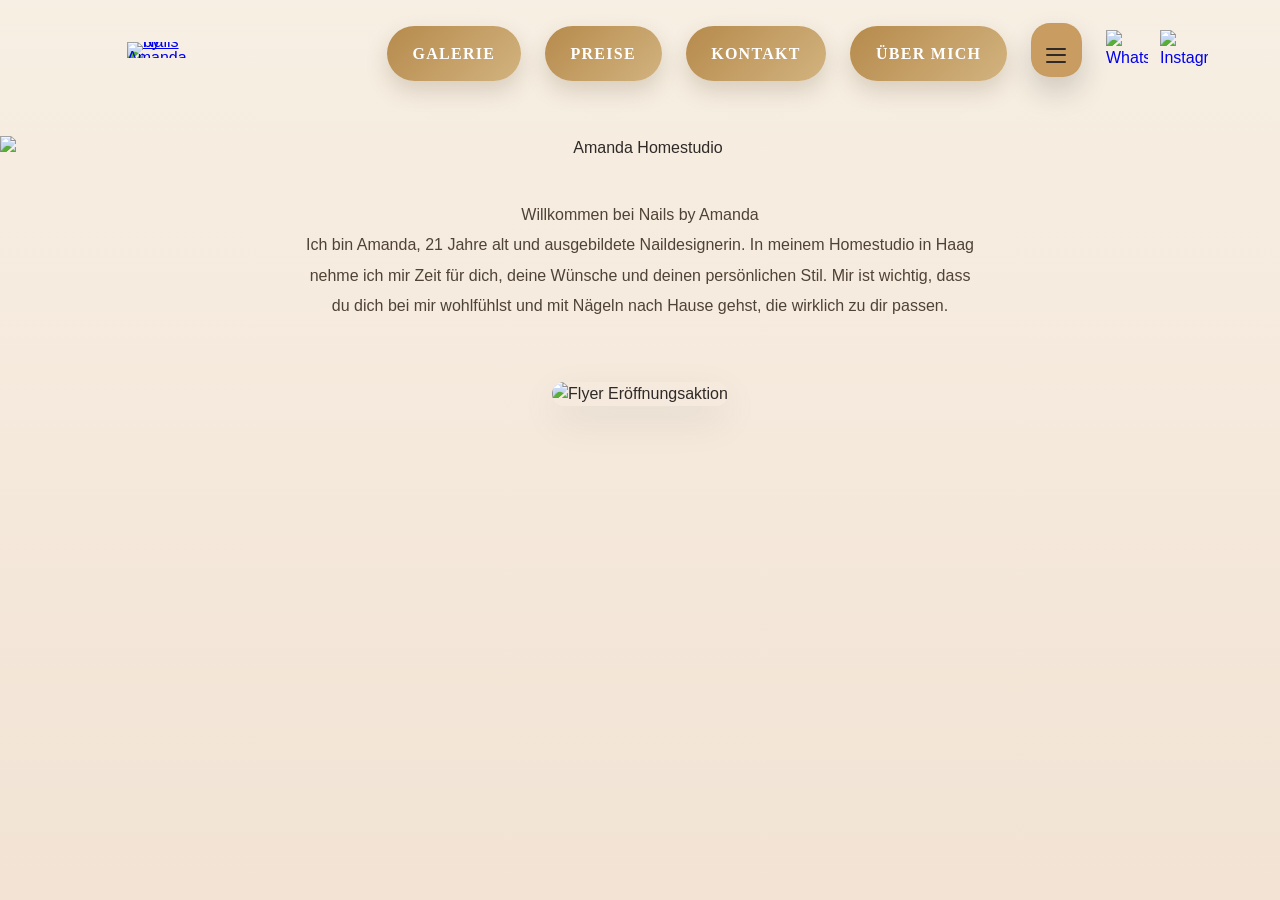
==== index.html @ 96ac320e "Webseite Text hochgeladen" ====
<!-- Das ist eine HTML-Datei -->
<!DOCTYPE html>
<html lang="de">

<head>
    <meta charset="UTF-8">
    <meta name="viewport" content="width=device-width, initial-scale=1.0">
    <title>Nails by Amanda</title>
    <link rel="stylesheet" href="style.css">
</head>

<body class="home-page">

    <header class="site-header">
        <div class="container header-top">

            <div class="brand">
                <a href="index.html" class="brand-link" aria-label="Zur Startseite" aria-current="page">
                    <img
                        src="Bilder/Logo_2026-06-27_ohneHintergrund.png"
                        alt="Nails by Amanda"
                        class="logo-image"
                    >
                </a>
            </div>

            <nav class="main-nav" aria-label="Hauptnavigation">
                <a href="galerie.html">Galerie</a>
                <a href="preise.html">Preise</a>
                <a href="kontakt.html">Kontakt</a>
                <a href="ueber-mich.html">Über mich</a>
            </nav>
            <div class="nav-dropdown">
                <button class="nav-dropbtn" type="button" aria-expanded="false" aria-label="Menü öffnen" onclick="event.stopPropagation(); const open = this.parentElement.classList.toggle('open'); this.setAttribute('aria-expanded', open);">
                    <span class="nav-hamburger" aria-hidden="true">
                        <span></span>
                        <span></span>
                        <span></span>
                    </span>
                </button>
                <div class="nav-dropdown-menu">
                    <a href="galerie.html">Galerie</a>
                    <a href="preise.html">Preise</a>
                    <a href="kontakt.html">Kontakt</a>
                    <a href="ueber-mich.html">Über mich</a>
                </div>
            </div>
            <div class="header-action">
                <a class="whatsapp-link" href="https://wa.me/41782228992" target="_blank" rel="noreferrer noopener" aria-label="WhatsApp Nachricht senden">
                    <img src="Bilder/Whatsapp_Logo.png" alt="WhatsApp">
                </a>
                <a class="social-link" href="https://www.instagram.com/nailsbyamanda.ch/" target="_blank" rel="noreferrer noopener" aria-label="Instagram Profil öffnen">
                    <img src="Bilder/Instagram_Logo.png" alt="Instagram">
                </a>
            </div>

        </div>
    </header>

    <main>

        <section class="home-hero">
            <div class="container home-hero-inner">
                <img
                    src="Bilder/Amanda_Homestudio.JPG"
                    alt="Amanda Homestudio"
                    class="home-hero-image"
                    loading="eager"
                    decoding="sync"
                >
                <div class="home-hero-copy">
                    <p>Willkommen bei Nails by Amanda<br>Ich bin Amanda, 21 Jahre alt und ausgebildete Naildesignerin. In meinem Homestudio in Haag nehme ich mir Zeit für dich, deine Wünsche und deinen persönlichen Stil. Mir ist wichtig, dass du dich bei mir wohlfühlst und mit Nägeln nach Hause gehst, die wirklich zu dir passen.</p>
                </div>
            </div>
        </section>

        <section class="flyer-section">
            <div class="container flyer-card">
                <img
                    src="Bilder/Eröffnungsaktion_2026-06-27.png"
                    alt="Flyer Eröffnungsaktion"
                    class="flyer-image"
                >
            </div>
        </section>

    </main>

    <script>
        document.addEventListener('DOMContentLoaded', function () {
            const dropdown = document.querySelector('.nav-dropdown');
            if (!dropdown) return;
            const button = dropdown.querySelector('.nav-dropbtn');
            button.addEventListener('click', function (event) {
                event.stopPropagation();
                const isOpen = dropdown.classList.toggle('open');
                button.setAttribute('aria-expanded', isOpen ? 'true' : 'false');
            });
            document.addEventListener('click', function (event) {
                if (!dropdown.contains(event.target)) {
                    dropdown.classList.remove('open');
                    button.setAttribute('aria-expanded', 'false');
                }
            });
        });
    </script>
</body>
</html>
---- style.css ----
/* Basis-Styles für die Hauptseite */

:root {
    color-scheme: light;
    font-family: Arial, Helvetica, sans-serif;
    line-height: 1.5;
    background: linear-gradient(180deg, #f7efe3 0%, #f2e3d4 100%);
    color: #2f2a28;
}

* {
    box-sizing: border-box;
}

body {
    margin: 0;
    padding: 0;
    min-height: 100vh;
    position: relative;
    background-image: url("Bilder/wallpaper pflanze.jpg");
    background-size: cover;
    background-position: center center;
    background-repeat: no-repeat;
    background-attachment: fixed;
}

body::before {
    display: none;
}

.container {
    max-width: 1200px;
    margin: 0 auto;
    padding: 0 1rem;
}

.site-header {
    background: transparent;
    border-bottom: none;
    position: absolute;
    top: 0;
    left: 0;
    width: 100%;
    z-index: 30;
    backdrop-filter: none;
}

.header-top {
    display: flex;
    flex-direction: row;
    align-items: center;
    justify-content: space-between;
    gap: 1rem;
    padding: 1.25rem 2rem;
    flex-wrap: nowrap;
}

body.home-page .header-top {
    justify-content: space-between;
}

body.home-page .brand {
    display: flex;
}

.brand {
    display: flex;
    align-items: center;
    justify-content: flex-start;
    min-width: 180px;
}

.main-nav {
    display: flex;
    gap: 1rem;
    align-items: center;
    justify-content: flex-end;
    flex: 1;
    margin-top: 0;
}

.header-action {
    display: flex;
    align-items: center;
    justify-content: center;
    gap: 0.75rem;
}

.whatsapp-link,
.social-link {
    display: inline-flex;
    align-items: center;
    justify-content: center;
    width: auto;
    height: auto;
    padding: 0;
    background: transparent;
    box-shadow: none;
    text-decoration: none;
}

.whatsapp-link img {
    display: block;
    width: 42px;
    height: auto;
}

.social-link img {
    display: block;
    width: 48px;
    height: auto;
}

@media (max-width: 860px) {
    .header-top {
        flex-direction: row;
        align-items: center;
        justify-content: space-between;
        flex-wrap: nowrap;
        padding: 0.7rem 1rem 0.75rem;
        min-height: 3rem;
    }

    body.home-page .header-top {
        justify-content: space-between;
    }

    .home-hero {
        padding-top: 8.8rem;
    }

    body.home-page .brand {
        display: flex;
        align-items: center;
        justify-content: flex-start;
        min-width: auto;
        margin-right: 0.75rem;
        padding-top: 0;
        flex: 0 0 auto;
    }

    .header-top .brand {
        flex-direction: row;
        align-items: center;
        gap: 0.75rem;
    }

    .header-top .logo-image {
        width: 180px;
        max-height: 90px;
    }

    .header-action {
        order: 2;
    }

    .main-nav {
        display: none;
        justify-content: flex-end;
        width: auto;
        flex: 1;
        flex-wrap: nowrap;
        gap: 0.2rem;
        overflow-x: auto;
        scrollbar-width: none;
        align-items: center;
    }

    .main-nav::-webkit-scrollbar {
        display: none;
    }

    .main-nav a,
    .main-nav button {
        padding: 0.28rem 0.42rem;
        font-size: 0.6rem;
        line-height: 1.1;
        white-space: nowrap;
        min-height: 1.8rem;
    }

    .nav-dropdown {
        position: fixed;
        bottom: 1rem;
        right: 1rem;
        z-index: 120;
    }

    .nav-dropdown-menu {
        position: fixed;
        bottom: 4.3rem;
        right: 1rem;
        left: auto;
        display: none;
        flex-direction: column;
        gap: 0.5rem;
        min-width: 180px;
        padding: 0.6rem;
        background: rgba(255, 248, 238, 0.97);
        border-radius: 1rem;
        box-shadow: 0 14px 32px rgba(69, 48, 24, 0.2);
        z-index: 119;
    }

    .nav-dropdown:hover .nav-dropdown-menu,
    .nav-dropdown:focus-within .nav-dropdown-menu {
        display: flex;
    }

    .nav-dropdown-menu a {
        font-size: 0.58rem;
        padding: 0.4rem 0.5rem;
    }
}

.brand {
    display: flex;
    flex-direction: column;
    align-items: center;
    gap: 0.5rem;
}

.logo-image {
    width: 220px;
    height: auto;
    max-height: 120px;
    object-fit: contain;
    margin: 0;
}

.brand-text {
    display: grid;
    gap: 0.25rem;
}

.brand-text .logo-subtitle {
    margin: 0;
    font-size: 0.85rem;
    letter-spacing: 0.25em;
    text-transform: uppercase;
    color: #8b7a5c;
}

.brand-text h1 {
    margin: 0;
    font-family: 'Times New Roman', Times, serif;
    font-size: 1.6rem;
    letter-spacing: 0.08em;
    text-transform: uppercase;
    color: #1f1a19;
    text-align: center;
}

.main-nav {
    display: flex;
    gap: 1rem;
    align-items: center;
    justify-content: center;
    margin-top: 0.4rem;
}

.main-nav a,
.main-nav button {
    display: inline-flex;
    align-items: center;
    justify-content: center;
    padding: 0.95rem 1.6rem;
    color: #ffffff;
    background: linear-gradient(135deg, #b68a4c, #d2b37f);
    text-decoration: none;
    font-weight: 600;
    font-family: 'Times New Roman', Times, serif;
    letter-spacing: 0.08em;
    text-transform: uppercase;
    border-radius: 999px;
    border: none;
    cursor: pointer;
    box-shadow: 0 10px 22px rgba(80, 57, 30, 0.18);
    transition: transform 0.2s ease, background 0.2s ease;
}

.nav-dropbtn {
        padding: 0.85rem;
        min-width: 3.2rem;
        min-height: 3.2rem;
        align-self: center;
        margin-top: 0;
        border-radius: 1.2rem;
        background: #c99c62;
        border: 1px solid rgba(196, 156, 92, 0.35);
        box-shadow: 0 14px 28px rgba(31, 26, 25, 0.18);
        color: #2f2a28;
        transition: transform 0.2s ease, box-shadow 0.2s ease, background 0.2s ease;
    }

    .nav-dropbtn:hover,
    .nav-dropbtn:focus-visible {
        transform: translateY(-1px);
        background: #d2b37f;
    }

    .nav-hamburger {
        display: inline-flex;
        flex-direction: column;
        gap: 0.28rem;
        justify-content: center;
        align-items: center;
    }

    .nav-hamburger span {
        display: block;
        width: 1.25rem;
        height: 2px;
        background: #2f2a28;
        border-radius: 999px;
    }
.main-nav a:hover,
.main-nav button:hover {
    background: linear-gradient(135deg, #c49d5c, #e2c49a);
    transform: translateY(-1px);
}

.main-nav a.active {
    background: #fdf1df;
    color: #2f2a28;
    box-shadow: 0 10px 28px rgba(80, 57, 30, 0.25);
    transform: none;
}

.nav-dropdown {
    position: relative;
    display: inline-block;
}

@media (max-width: 860px) {
    .nav-dropdown {
        position: relative;
        display: inline-block;
        z-index: 120;
    }

    .nav-dropdown-menu {
        position: absolute;
        top: calc(100% + 0.5rem);
        right: 0;
        left: auto;
        display: none;
        flex-direction: column;
        gap: 0.5rem;
        min-width: 180px;
        padding: 0.6rem;
        background: rgba(255, 248, 238, 0.97);
        border-radius: 1rem;
        box-shadow: 0 14px 32px rgba(69, 48, 24, 0.2);
        z-index: 119;
    }
}

.nav-dropdown-menu {
    position: absolute;
    top: calc(100% + 0.5rem);
    left: 0;
    display: none;
    flex-direction: column;
    gap: 0.5rem;
    min-width: 180px;
    padding: 0.75rem;
    background: rgba(255, 248, 238, 0.97);
    border-radius: 1rem;
    box-shadow: 0 14px 32px rgba(69, 48, 24, 0.2);
}

.nav-dropdown:hover .nav-dropdown-menu,
.nav-dropdown:focus-within .nav-dropdown-menu,
.nav-dropdown.open .nav-dropdown-menu {
    display: flex;
}

.nav-dropdown-menu a {
    padding: 0.7rem 0.9rem;
    color: #3b2d22;
    background: transparent;
    box-shadow: none;
    border-radius: 0.75rem;
    justify-content: flex-start;
}

.nav-dropdown-menu a:hover {
    background: #f6e8ce;
    transform: none;
}

.hero {
    display: grid;
    place-items: center;
    min-height: 60vh;
    padding: 3rem 1.5rem;
}

.hero-copy {
    width: min(760px, 100%);
    padding: 3rem 2.5rem;
    background: rgba(255, 255, 255, 0.90);
    border: 1px solid rgba(199, 159, 82, 0.45);
    border-radius: 2rem;
    box-shadow: 0 40px 90px rgba(0, 0, 0, 0.14);
    text-align: center;
    position: relative;
}

.welcome-box {
    display: none;
}

.home-studio {
    padding: 1rem 0 2rem;
    text-align: center;
}

.home-studio-frame {
    width: min(780px, 100%);
    margin: 0 auto;
    border: 12px solid #c8a45b;
    border-radius: 20px;
    padding: 0.7rem;
    background: linear-gradient(135deg, #f8e5b8, #d1aa58, #8f6832);
    box-shadow: 0 16px 40px rgba(0, 0, 0, 0.2), inset 0 0 0 1px rgba(255, 255, 255, 0.4);
}

.home-studio-image {
    width: 100%;
    height: 420px;
    display: block;
    object-fit: cover;
    border-radius: 12px;
}

.flyer-section {
    padding: 2rem 0 1rem;
}

.flyer-card {
    max-width: 420px;
    width: min(78vw, 420px);
    margin: 0 auto;
    padding: 0;
    border-radius: 1.5rem;
    background: transparent;
    border: none;
    box-shadow: none;
    text-align: center;
}

.flyer-image {
    width: 100%;
    height: auto;
    border-radius: 1.5rem;
    box-shadow: 0 14px 40px rgba(0, 0, 0, 0.08);
}

.hero-logo {
    display: block;
    margin: 0.8rem auto 0.6rem;
    width: 180px;
    height: auto;
    object-fit: contain;
}

.hero-logo {
    background: transparent;
    padding: 0;
    box-shadow: none;
}

.hero-copy h2 {
    margin: 1.5rem 0 0.75rem;
    font-family: 'Times New Roman', Times, serif;
    font-size: clamp(2.5rem, 4vw, 3.8rem);
    line-height: 1.02;
    color: #1f1a19;
}

.hero-text {
    margin: 1.5rem auto 2rem;
    max-width: 42rem;
    color: #5f4f41;
    line-height: 1.85;
    font-size: 1rem;
}

.eyebrow {
    margin: 0;
    font-size: 0.85rem;
    text-transform: uppercase;
    letter-spacing: 0.2em;
    color: #9d8b71;
}

.button {
    display: inline-block;
    padding: 0.95rem 1.75rem;
    background: #b49154;
    color: white;
    text-decoration: none;
    font-weight: 700;
    border-radius: 999px;
    box-shadow: 0 18px 30px rgba(180, 142, 75, 0.24);
    transition: transform 0.2s ease, box-shadow 0.2s ease;
}

.button:hover {
    transform: translateY(-2px);
    box-shadow: 0 22px 35px rgba(180, 142, 75, 0.3);
}

.home-hero {
    padding: 8.5rem 0 0.8rem;
}

.home-hero-inner {
    max-width: 860px;
    margin: 0 auto;
    text-align: center;
    display: grid;
    gap: 1.5rem;
}

.home-hero-copy {
    padding: 0 1rem 1rem;
    max-width: 700px;
    margin: 0 auto;
    background: transparent;
    border-radius: 0;
    box-shadow: none;
}

.home-hero-copy h1 {
    margin: 0;
    font-family: 'Times New Roman', Times, serif;
    font-size: clamp(2rem, 4vw, 2.8rem);
    line-height: 1.05;
    color: #1f1a19;
}

.home-hero-copy p {
    margin: 1rem 0 0;
    color: #4f4236;
    font-size: 1rem;
    line-height: 1.9;
}

.home-hero h1 {
    margin: 0;
    font-family: 'Times New Roman', Times, serif;
    font-size: clamp(3rem, 5vw, 4.5rem);
    line-height: 1;
    color: #1f1a19;
}

.home-subtitle {
    margin: 0;
    color: #5f4f41;
    font-size: 1rem;
    line-height: 1.8;
}

.hero-buttons {
    display: flex;
    justify-content: center;
    flex-wrap: wrap;
    gap: 1rem;
    padding-top: 0.5rem;
}

.home-hero-image {
    width: 100vw;
    max-width: none;
    height: auto;
    margin: 0 calc(50% - 50vw);
    display: block;
    object-fit: contain;
    border: none;
    border-radius: 0;
    box-shadow: none;
    image-rendering: auto;
}

.home-big-logo {
    width: min(380px, 100%);
    margin: 0 auto;
    display: block;
    object-fit: contain;
}

.hero-image {
    display: none;
}

.home-features {
    padding: 2rem 0 4rem;
}

.home-features h2 {
    margin: 0 0 1.5rem;
    font-family: 'Times New Roman', Times, serif;
    font-size: 2rem;
    color: #1f1a19;
}

.feature-grid {
    display: grid;
    grid-template-columns: repeat(3, minmax(0, 1fr));
    gap: 1.5rem;
}

.page-section {
    padding: 3rem 0 4rem;
}

.content-start {
    padding-top: 12rem;
}

.pricing-page {
    padding-top: 18rem;
}

@media (max-width: 860px) {
    .content-start {
        padding-top: 14rem;
    }
}

.contact-page {
    text-align: center;
    padding-top: 14rem;
    font-family: 'Georgia', 'Times New Roman', Times, serif;
    color: #3e362f;
}

.about-page {
    padding-top: 5rem;
}

.gallery {
    padding: 5rem 0 4rem;
}

.gallery h2 {
    font-family: 'Times New Roman', Times, serif;
    font-size: 2.5rem;
    margin-bottom: 1.5rem;
}

.gallery-title {
    visibility: hidden;
}

.gallery-grid {
    display: grid;
    grid-template-columns: repeat(3, minmax(0, 1fr));
    gap: 1rem;
}

.document-section {
    margin-top: 2rem;
}

.about-page {
    text-align: center;
    padding-top: 14rem;
    font-family: 'Georgia', 'Times New Roman', Times, serif;
    color: #3e362f;
}

.about-page p {
    max-width: 760px;
    margin: 0 auto 1.25rem;
    font-size: 1.05rem;
    line-height: 1.9;
    letter-spacing: 0.02em;
}

.contact-page p {
    max-width: 760px;
    margin: 0 auto 1.25rem;
    font-size: 1.05rem;
    line-height: 1.9;
    letter-spacing: 0.02em;
}

.contact-link {
    color: #2f2a28;
    text-decoration: none;
    font-weight: 700;
}

.contact-link:hover,
.contact-link:focus-visible {
    text-decoration: underline;
}

.contact-link--icon {
    display: inline-flex;
    align-items: center;
    gap: 0.55rem;
}

.contact-icon img {
    width: 24px;
    height: 24px;
    object-fit: contain;
    display: block;
}

.contact-symbol {
    font-size: 1.2rem;
    line-height: 1;
}

.document-section h2 {
    font-family: 'Times New Roman', Times, serif;
    font-size: 2rem;
    margin-bottom: 0.75rem;
}

.documents-stack {
    display: grid;
    grid-template-columns: 1fr;
    gap: 1rem;
    margin-top: 1rem;
    justify-items: center;
}

.document-card {
    text-align: center;
}

.document-image {
    width: min(520px, 100%);
    height: auto;
    display: block;
    margin: 0 auto;
    object-fit: cover;
    border-radius: 12px;
}

.document-card-wide .document-image {
    width: min(620px, 100%);
}

.document-image--gold-frame {
    display: inline-block;
    border: 12px solid #c8a45b;
    border-radius: 20px;
    padding: 0.7rem;
    background: linear-gradient(135deg, #f8e5b8, #d1aa58, #8f6832);
    box-shadow: 0 16px 40px rgba(0, 0, 0, 0.2), inset 0 0 0 1px rgba(255, 255, 255, 0.4);
}

.document-card p {
    margin: 0.85rem 0 0;
    color: #4d433a;
    font-weight: 600;
}

.document-card-wide .document-image--gold-frame {
    max-width: 100%;
}

.document-card-tall .document-image--gold-frame {
    max-width: 100%;
}

@media (max-width: 860px) {
    .documents-stack {
        grid-template-columns: 1fr;
    }
}


.gallery-card {
    border-radius: 2rem;
    overflow: hidden;
    background: linear-gradient(180deg, rgba(255, 250, 242, 0.9), rgba(244, 228, 209, 0.9));
    border: 1px solid rgba(180, 145, 84, 0.35);
    box-shadow: 0 18px 40px rgba(146, 109, 60, 0.12);
}

.gallery-card img {
    width: 100%;
    height: auto;
    object-fit: contain;
    display: block;
    border-radius: 2rem;
    transition: transform 0.3s ease;
}

.gallery-card:hover img {
    transform: scale(1.03);
}

@media (max-width: 860px) {
    .gallery-grid {
        grid-template-columns: repeat(2, minmax(0, 1fr));
    }
}

@media (max-width: 640px) {
    .gallery-grid {
        grid-template-columns: 1fr;
    }
}

.inspiration {
    padding: 2rem 0 3rem;
}

.inspiration-card {
    display: grid;
    grid-template-columns: 1fr 1fr;
    gap: 1.5rem;
    background: rgba(255, 250, 244, 0.95);
    border: 1px solid rgba(180, 142, 75, 0.18);
    border-radius: 2rem;
    box-shadow: 0 18px 45px rgba(100, 76, 48, 0.12);
    padding: 1.5rem;
}

.inspiration-image {
    width: 100%;
    height: auto;
    border-radius: 2rem;
    object-fit: cover;
    box-shadow: 0 18px 40px rgba(0, 0, 0, 0.1);
}

.inspiration-text {
    display: grid;
    gap: 1rem;
    align-items: center;
}

.inspiration-text h2 {
    margin: 0;
    font-family: 'Times New Roman', Times, serif;
    font-size: 2rem;
    color: #1f1a19;
}

.inspiration-text p {
    margin: 0;
    color: #5f4f41;
    line-height: 1.8;
}

.price-hero {
    padding: 3rem 0 1rem;
    text-align: center;
}

.price-hero-inner {
    display: inline-grid;
    gap: 1rem;
    padding: 2rem 2.5rem;
    background: rgba(255, 255, 255, 0.95);
    border: 1px solid rgba(180, 135, 85, 0.18);
    border-radius: 2rem;
    box-shadow: 0 30px 70px rgba(0, 0, 0, 0.08);
    max-width: 860px;
    margin: 0 auto 2rem;
}

.price-hero-inner h1 {
    margin: 0;
    font-family: 'Times New Roman', Times, serif;
    font-size: clamp(2.8rem, 5vw, 3.6rem);
    line-height: 1.05;
    color: #1f1a19;
}

.price-hero-inner p {
    margin: 0;
    color: #5c5147;
    font-size: 1.05rem;
    line-height: 1.8;
}

.pricing-list {
    display: block;
    max-width: 860px;
    margin: 0 auto;
}

.pricing-list-inner {
    display: grid;
    gap: 1.75rem;
}

.pricing-section {
    background: rgba(255, 255, 255, 0.96);
    border: 1px solid rgba(190, 165, 130, 0.25);
    border-radius: 2rem;
    box-shadow: 0 18px 40px rgba(0, 0, 0, 0.06);
    padding: 1.8rem 1.8rem 2rem;
}

.pricing-section-header {
    display: grid;
    gap: 0.25rem;
    margin-bottom: 1.2rem;
}

.pricing-section-header h2 {
    margin: 0;
    font-size: 1.6rem;
    color: #2f2721;
    letter-spacing: 0.08em;
    text-transform: uppercase;
}

.pricing-table {
    display: grid;
    gap: 0.3rem;
}

.pricing-section-header h2 {
    margin: 0;
    font-size: 1.6rem;
    color: #2f2721;
    letter-spacing: 0.08em;
    text-transform: uppercase;
}

.pricing-section-header p {
    margin: 0;
    color: #6d5e50;
    line-height: 1.7;
    font-size: 0.98rem;
}

.pricing-table {
    display: grid;
    gap: 0.3rem;
}

.pricing-row {
    display: grid;
    grid-template-columns: minmax(0, 1fr) minmax(auto, 130px);
    align-items: center;
    gap: 0.75rem;
    padding: 0.8rem 0;
    border-bottom: 1px solid rgba(190, 165, 130, 0.12);
}

.pricing-row:last-child {
    border-bottom: none;
}

.pricing-row span {
    color: #4f4239;
    font-size: 0.975rem;
    line-height: 1.5;
}

.pricing-row strong {
    color: #8b622f;
    font-size: 1rem;
    font-weight: 700;
    white-space: nowrap;
    text-align: right;
}

.pricing-note {
    margin: 2rem 0 4rem;
    padding: 1.8rem 2rem;
    background: rgba(255, 255, 255, 0.92);
    border: 1px solid rgba(177, 130, 72, 0.16);
    border-radius: 1.6rem;
    color: #5c5046;
    font-size: 1rem;
    line-height: 1.75;
}


.price-note {
    margin: 2rem 0 0;
    padding: 1.4rem 1.4rem;
    border-radius: 1.3rem;
    background: rgba(246, 240, 233, 0.9);
    border: 1px solid rgba(190, 154, 101, 0.22);
}

.price-note p {
    margin: 0;
    color: #4a4138;
    font-size: 0.98rem;
    line-height: 1.75;
}

.feature-card {
    padding: 1.75rem;
    border-radius: 2rem;
    background: rgba(255, 250, 245, 0.95);
    box-shadow: 0 18px 40px rgba(70, 58, 52, 0.08);
    border: 1px solid rgba(180, 142, 75, 0.18);
}

.feature-card h3 {
    margin: 0 0 0.75rem;
    font-family: 'Times New Roman', Times, serif;
    font-size: 1.15rem;
    color: #2f2a28;
}

.feature-card p {
    margin: 0;
    color: #56504a;
    line-height: 1.7;
}

/* Mobile adjustments: move nav under content and stack links */
.mobile-nav { display: none; }

@media (max-width: 600px) {
    body {
        background-size: cover;
        background-position: center top;
    }

    /* hide top pill nav on small screens */
    .main-nav { display: none; }

    /* show mobile nav below hero/studio */
    .mobile-nav {
        display: block;
        padding: 1rem 0 2rem;
    }

    .mobile-nav-inner {
        display: flex;
        flex-direction: column;
        gap: 0.8rem;
        align-items: center;
    }

    .mobile-nav-link {
        display: inline-block;
        width: 92%;
        max-width: 420px;
        text-align: center;
        padding: 0.9rem 1rem;
        text-decoration: none;
        color: #fff;
        background: linear-gradient(135deg, #b68a4c, #d2b37f);
        border-radius: 999px;
        font-weight: 700;
        box-shadow: 0 10px 22px rgba(80,57,30,0.12);
    }

    /* hide Home links specifically on small screens */
    .main-nav a[href="index.html"], .mobile-nav-link[href="index.html"] {
        display: none !important;
    }

    /* tighten hero spacing and scale title for phones */
    .hero {
        padding: 1.5rem 1rem;
        min-height: 46vh;
    }

    .hero-copy {
        padding: 2rem 1.25rem;
        width: 100%;
        box-shadow: 0 18px 40px rgba(0,0,0,0.08);
    }

    .hero-copy h2 {
        font-size: clamp(1.6rem, 6vw, 2.2rem);
    }

    .home-studio-frame {
        width: 100%;
        padding: 0.5rem;
        border-width: 10px;
    }

    .home-studio-image {
        height: 240px;
        border-radius: 10px;
    }

    .home-features .feature-grid {
        grid-template-columns: 1fr;
    }
}

@media (max-width: 920px) {
    .hero {
        grid-template-columns: 1fr;
    }

    .hero-image {
        min-height: 420px;
    }

    .inspiration-card {
        grid-template-columns: 1fr;
    }
}

@media (max-width: 720px) {
    .header-top {
        flex-direction: column;
        align-items: flex-start;
    }

    .main-nav {
        gap: 0.9rem;
    }

    .hero-copy {
        padding: 1.5rem;
    }

    .feature-grid {
        grid-template-columns: 1fr;
    }
}

@media (max-width: 720px) {
    .site-header .header-top {
        flex-direction: row !important;
        align-items: flex-start !important;
        justify-content: space-between !important;
        padding: 0.75rem 1rem !important;
    }

    .site-header .brand {
        display: flex !important;
        flex-direction: row !important;
        align-items: center !important;
        justify-content: flex-start !important;
        gap: 0.75rem !important;
        margin: 0 !important;
        min-width: auto !important;
    }

    .site-header .logo-image {
        width: 180px !important;
        max-height: 90px !important;
        margin: 0 !important;
    }

    .site-header .header-action {
        order: 2 !important;
        align-self: flex-start !important;
        margin-left: auto !important;
    }

    .site-header .whatsapp-link {
        position: relative !important;
        top: 0 !important;
        right: 0 !important;
        margin-top: 0 !important;
    }

    .site-header .main-nav {
        display: none !important;
    }
}

/* Header: am Ende deiner bestehenden style.css einfügen */
.site-header .header-top {
    display: flex;
    align-items: center;
    justify-content: space-between;
    gap: 24px;
    min-height: 72px;
}

.brand,
.brand-link {
    display: flex;
    align-items: center;
    flex-shrink: 0;
}

.brand-link {
    line-height: 0;
}

.site-header .logo-image {
    display: block;
    width: 70px;
    height: auto;
}

.main-nav {
    display: flex;
    align-items: center;
    justify-content: flex-end;
    flex-wrap: wrap;
    gap: 12px 24px;
    margin-left: auto;
}

.mobile-nav {
    display: none;
}

@media (max-width: 700px) {
    .site-header .header-top {
        gap: 12px;
        min-height: 60px;
        padding-top: 8px;
        padding-bottom: 8px;
    }

    .site-header .logo-image {
        width: 52px;
    }

    .main-nav {
        gap: 8px 14px;
        font-size: 14px;
    }
}

@media (max-width: 860px) {
    .site-header .header-top {
        justify-content: space-between;
        align-items: flex-start;
        padding: 0.75rem 1rem;
    }

    .site-header .header-top .brand {
        flex-direction: row;
        align-items: center;
        justify-content: flex-start;
        gap: 0.75rem;
        margin: 0;
    }

    .site-header .header-top .brand .logo-image {
        width: 180px !important;
        max-height: 90px !important;
        margin: 0;
    }

    .site-header .header-top .header-action {
        align-self: flex-start;
        margin-left: auto;
    }

    .site-header .header-top .whatsapp-link {
        position: relative;
        top: 0;
        right: 0;
    }

    .site-header .header-top .main-nav {
        display: none !important;
    }
}

@media (max-width: 860px) {
    .site-header .header-top {
        justify-content: space-between;
        padding: 0.75rem 1rem;
        gap: 0.75rem;
    }

    .site-header .brand {
        display: flex;
        flex-direction: row;
        align-items: center;
        gap: 0.75rem;
        flex: 0 0 auto;
    }

    .site-header .logo-image {
        width: 180px !important;
        max-height: 90px !important;
    }

    .header-action {
        order: 2;
        margin-left: auto;
    }

    .main-nav {
        display: none !important;
    }

    .nav-dropdown {
        position: fixed;
        bottom: 1rem;
        right: 1rem;
        z-index: 120;
    }

    .nav-dropdown-menu {
        position: fixed;
        bottom: 4.3rem;
        right: 1rem;
        left: auto;
    }
}

@media (max-width: 860px) {
    .site-header .header-top {
        width: 100% !important;
        padding: 0.75rem 0.75rem 0.5rem 0.25rem !important;
        align-items: flex-start !important;
    }

    .site-header .brand {
        justify-content: flex-start !important;
        margin-left: -0.45rem !important;
    }

    .site-header .logo-image {
        margin-left: -0.25rem !important;
    }

    .site-header .header-action {
        margin-left: auto !important;
        margin-top: 0 !important;
        align-self: center !important;
        gap: 0.5rem !important;
    }

    .site-header .whatsapp-link,
    .site-header .social-link {
        display: inline-flex !important;
        position: relative !important;
        top: 0 !important;
        margin-right: 0 !important;
    }

    .site-header .whatsapp-link img,
    .site-header .social-link img {
        width: 42px !important;
        height: auto !important;
    }
}
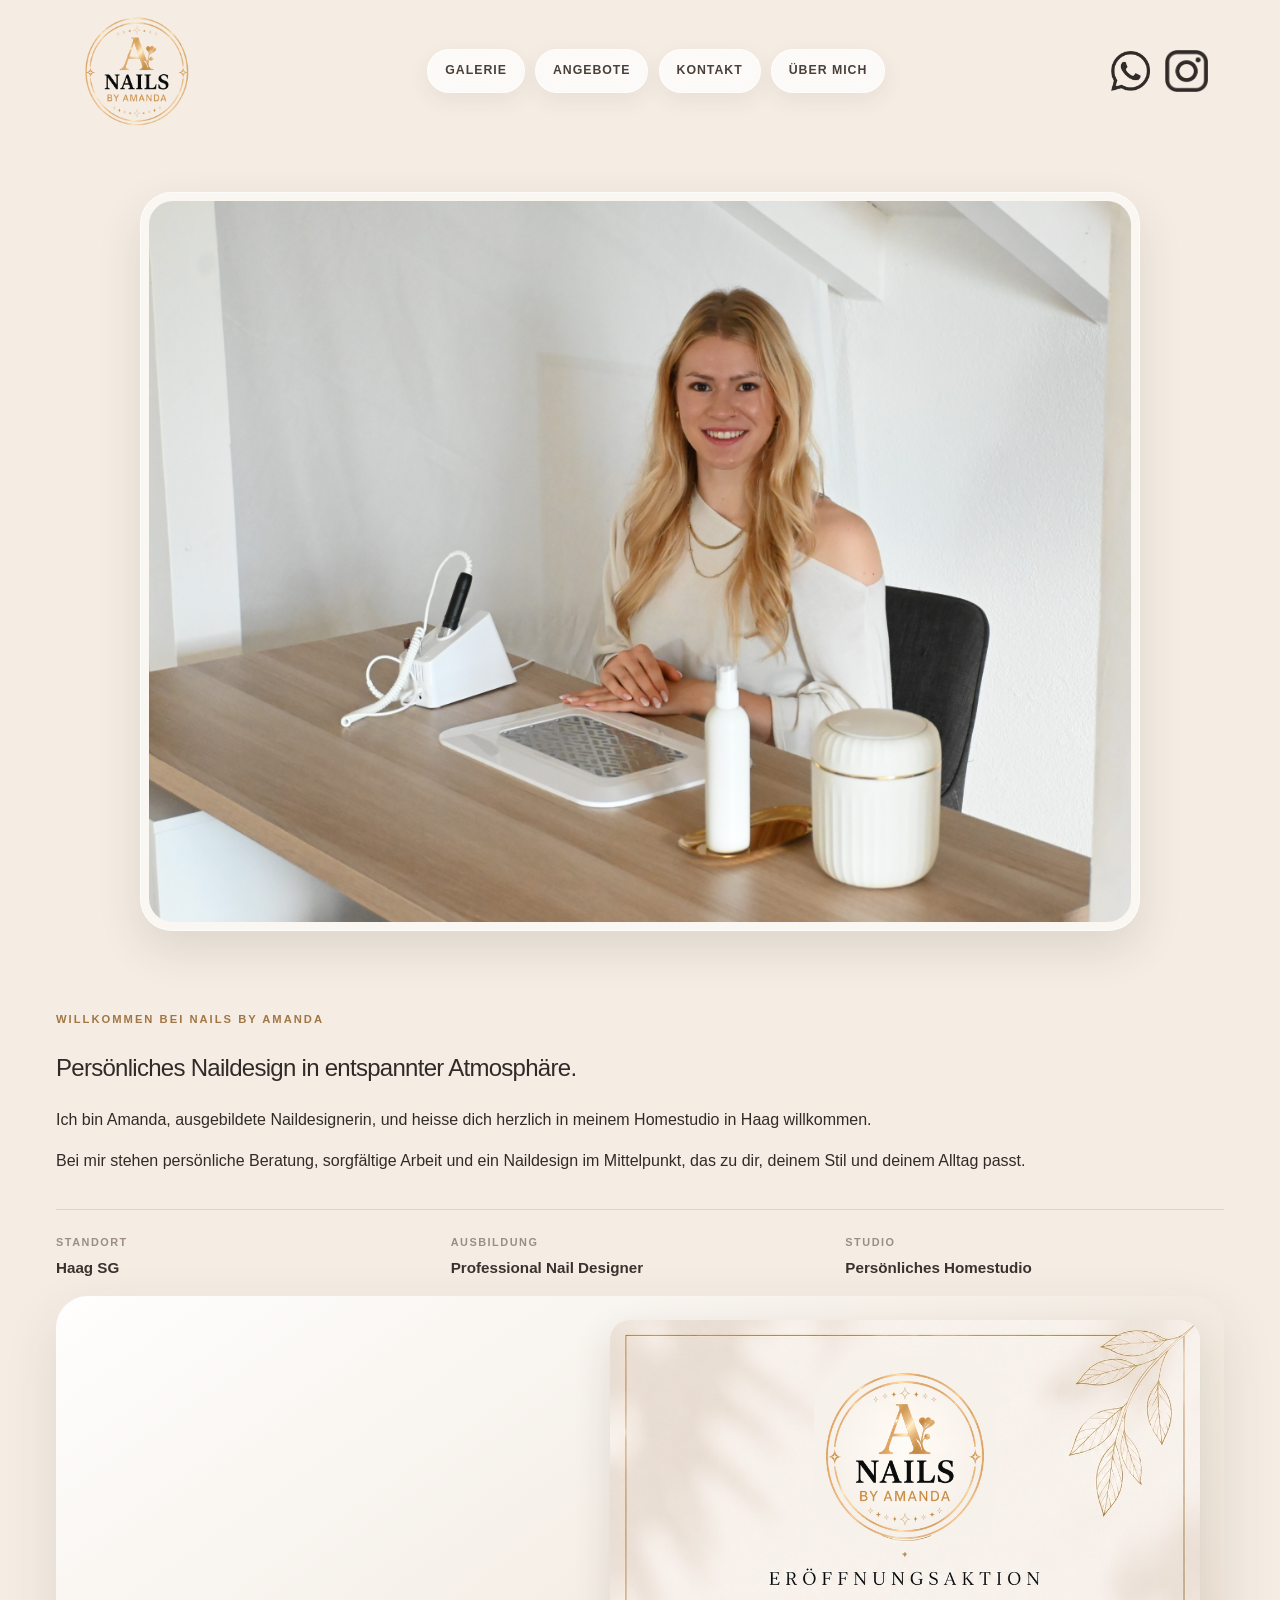
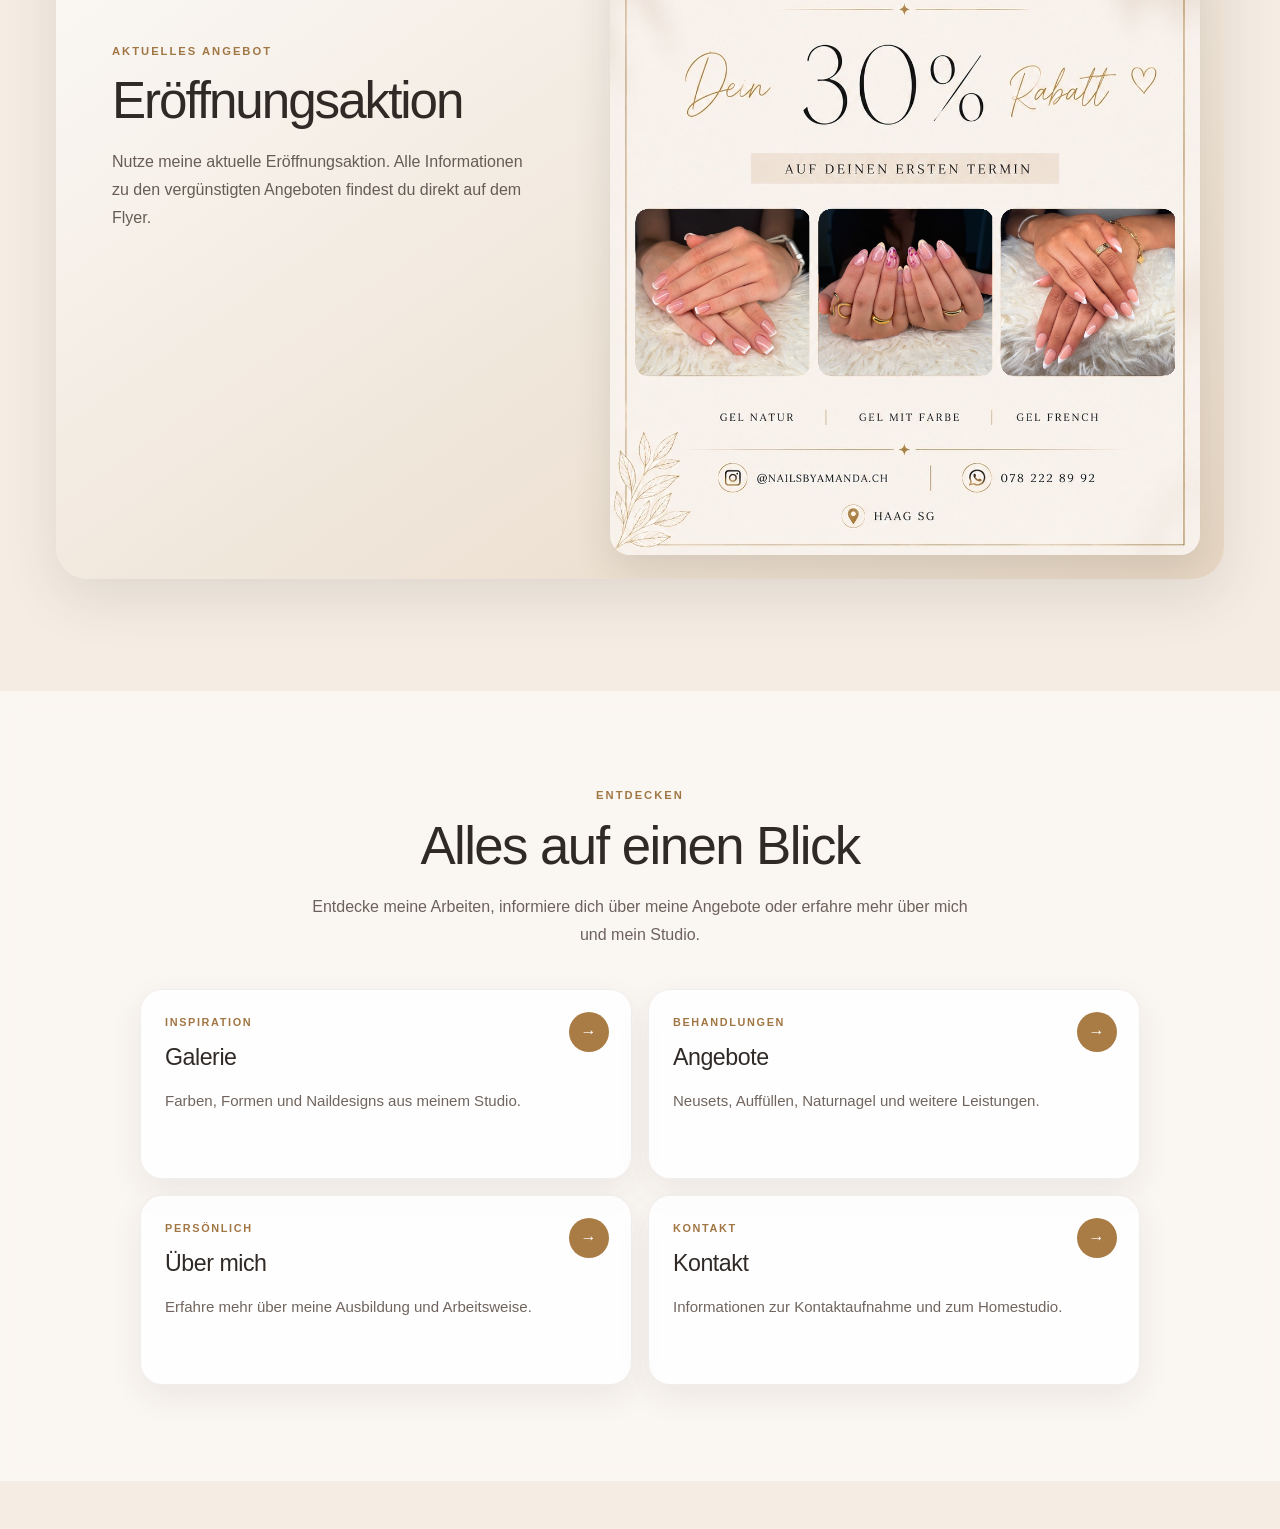
==== commit 1a461c0b: "Add files via upload" ====
--- a/index.html
+++ b/index.html
@@ -1,12 +1,24 @@
-<!-- Das ist eine HTML-Datei -->
 <!DOCTYPE html>
 <html lang="de">
 
 <head>
     <meta charset="UTF-8">
-    <meta name="viewport" content="width=device-width, initial-scale=1.0">
+
+    <meta
+        name="viewport"
+        content="width=device-width, initial-scale=1.0"
+    >
+
+    <meta
+        name="description"
+        content="Nails by Amanda – persönliches Naildesign im Homestudio in Haag."
+    >
+
     <title>Nails by Amanda</title>
+
     <link rel="stylesheet" href="style.css">
+    <script src="menu.js" defer></script>
+
 </head>
 
 <body class="home-page">
@@ -15,7 +27,12 @@
         <div class="container header-top">
 
             <div class="brand">
-                <a href="index.html" class="brand-link" aria-label="Zur Startseite" aria-current="page">
+                <a
+                    href="index.html"
+                    class="brand-link"
+                    aria-label="Zur Startseite"
+                    aria-current="page"
+                >
                     <img
                         src="Bilder/Logo_2026-06-27_ohneHintergrund.png"
                         alt="Nails by Amanda"
@@ -24,86 +41,316 @@
                 </a>
             </div>
 
-            <nav class="main-nav" aria-label="Hauptnavigation">
+            <nav
+                class="main-nav"
+                aria-label="Hauptnavigation"
+            >
                 <a href="galerie.html">Galerie</a>
-                <a href="preise.html">Preise</a>
+                <a href="angebote.html">Angebote</a>
                 <a href="kontakt.html">Kontakt</a>
                 <a href="ueber-mich.html">Über mich</a>
             </nav>
+
             <div class="nav-dropdown">
-                <button class="nav-dropbtn" type="button" aria-expanded="false" aria-label="Menü öffnen" onclick="event.stopPropagation(); const open = this.parentElement.classList.toggle('open'); this.setAttribute('aria-expanded', open);">
-                    <span class="nav-hamburger" aria-hidden="true">
+
+                <button
+                    class="nav-dropbtn"
+                    type="button"
+                    aria-expanded="false"
+                    aria-controls="nav-dropdown-menu"
+                    aria-label="Menü öffnen"
+                >
+                    <span
+                        class="nav-hamburger"
+                        aria-hidden="true"
+                    >
                         <span></span>
                         <span></span>
                         <span></span>
                     </span>
                 </button>
-                <div class="nav-dropdown-menu">
+
+                <nav
+                    class="nav-dropdown-menu"
+                    id="nav-dropdown-menu"
+                    aria-label="Mobile Navigation"
+                >
                     <a href="galerie.html">Galerie</a>
-                    <a href="preise.html">Preise</a>
+                    <a href="angebote.html">Angebote</a>
                     <a href="kontakt.html">Kontakt</a>
                     <a href="ueber-mich.html">Über mich</a>
-                </div>
-            </div>
+                </nav>
+
+            </div>
+
             <div class="header-action">
-                <a class="whatsapp-link" href="https://wa.me/41782228992" target="_blank" rel="noreferrer noopener" aria-label="WhatsApp Nachricht senden">
-                    <img src="Bilder/Whatsapp_Logo.png" alt="WhatsApp">
+
+                <a
+                    class="whatsapp-link"
+                    href="https://wa.me/41782228992"
+                    target="_blank"
+                    rel="noreferrer noopener"
+                    aria-label="WhatsApp-Nachricht senden"
+                >
+                    <img
+                        src="Bilder/Whatsapp_Logo.png"
+                        alt="WhatsApp"
+                    >
                 </a>
-                <a class="social-link" href="https://www.instagram.com/nailsbyamanda.ch/" target="_blank" rel="noreferrer noopener" aria-label="Instagram Profil öffnen">
-                    <img src="Bilder/Instagram_Logo.png" alt="Instagram">
+
+                <a
+                    class="social-link"
+                    href="https://www.instagram.com/nailsbyamanda.ch/"
+                    target="_blank"
+                    rel="noreferrer noopener"
+                    aria-label="Instagram-Profil öffnen"
+                >
+                    <img
+                        src="Bilder/Instagram_Logo.png"
+                        alt="Instagram"
+                    >
                 </a>
+
             </div>
 
         </div>
     </header>
 
-    <main>
-
-        <section class="home-hero">
-            <div class="container home-hero-inner">
-                <img
-                    src="Bilder/Amanda_Homestudio.JPG"
-                    alt="Amanda Homestudio"
-                    class="home-hero-image"
-                    loading="eager"
-                    decoding="sync"
-                >
-                <div class="home-hero-copy">
-                    <p>Willkommen bei Nails by Amanda<br>Ich bin Amanda, 21 Jahre alt und ausgebildete Naildesignerin. In meinem Homestudio in Haag nehme ich mir Zeit für dich, deine Wünsche und deinen persönlichen Stil. Mir ist wichtig, dass du dich bei mir wohlfühlst und mit Nägeln nach Hause gehst, die wirklich zu dir passen.</p>
-                </div>
+    <main class="home-modern-page">
+
+        <!-- Grosses Querformat-Bild -->
+        <section class="home-showcase">
+            <div class="container">
+
+                <div class="home-showcase-frame">
+
+                    <img
+                        src="Bilder/Amanda_Homestudio.JPG"
+                        alt="Amanda in ihrem Homestudio"
+                        class="home-showcase-image"
+                        loading="eager"
+                        decoding="sync"
+                        fetchpriority="high"
+                    >
+
+                </div>
+
             </div>
         </section>
 
-        <section class="flyer-section">
-            <div class="container flyer-card">
-                <img
-                    src="Bilder/Eröffnungsaktion_2026-06-27.png"
-                    alt="Flyer Eröffnungsaktion"
-                    class="flyer-image"
-                >
+        <!-- Persönliche Vorstellung -->
+        <section class="home-welcome">
+            <div class="container home-welcome-grid">
+
+                <div class="home-welcome-heading">
+
+                    <p class="home-modern-label">
+                        Willkommen bei Nails by Amanda
+                    </p>
+
+                    <h1>
+                        Persönliches Naildesign in entspannter Atmosphäre.
+                    </h1>
+
+                </div>
+
+                <div class="home-welcome-text">
+
+                    <p>
+                        Ich bin Amanda, ausgebildete Naildesignerin, und heisse
+                        dich herzlich in meinem Homestudio in Haag willkommen.
+                    </p>
+
+                    <p>
+                        Bei mir stehen persönliche Beratung, sorgfältige Arbeit
+                        und ein Naildesign im Mittelpunkt, das zu dir, deinem
+                        Stil und deinem Alltag passt.
+                    </p>
+
+                    <div class="home-studio-facts">
+
+                        <div>
+                            <span>Standort</span>
+                            <strong>Haag SG</strong>
+                        </div>
+
+                        <div>
+                            <span>Ausbildung</span>
+                            <strong>Professional Nail Designer</strong>
+                        </div>
+
+                        <div>
+                            <span>Studio</span>
+                            <strong>Persönliches Homestudio</strong>
+                        </div>
+
+                    </div>
+
+                </div>
+
             </div>
         </section>
 
+        <!-- Eröffnungsaktion -->
+        <section class="home-promotion">
+            <div class="container">
+
+                <div class="home-promotion-card">
+
+                    <div class="home-promotion-content">
+
+                        <p class="home-modern-label">
+                            Aktuelles Angebot
+                        </p>
+
+                        <h2>
+                            Eröffnungsaktion
+                        </h2>
+
+                        <p>
+                            Nutze meine aktuelle Eröffnungsaktion. Alle
+                            Informationen zu den vergünstigten Angeboten
+                            findest du direkt auf dem Flyer.
+                        </p>
+                    </div>
+
+                    <div class="home-promotion-image-wrap">
+
+                        <img
+                            src="Bilder/Eröffnungsaktion_2026-06-27.png"
+                            alt="Flyer zur Eröffnungsaktion"
+                            class="home-promotion-image"
+                            loading="lazy"
+                        >
+
+                    </div>
+
+                </div>
+
+            </div>
+        </section>
+
+        <!-- Links zu den Unterseiten -->
+        <section class="home-discover">
+            <div class="container">
+
+                <div class="home-discover-heading">
+
+                    <p class="home-modern-label">
+                        Entdecken
+                    </p>
+
+                    <h2>
+                        Alles auf einen Blick
+                    </h2>
+
+                    <p>
+                        Entdecke meine Arbeiten, informiere dich über meine
+                        Angebote oder erfahre mehr über mich und mein Studio.
+                    </p>
+
+                </div>
+
+                <div class="home-discover-grid">
+
+                    <a
+                        class="home-discover-card"
+                        href="galerie.html"
+                    >
+                        <span class="home-discover-category">
+                            Inspiration
+                        </span>
+
+                        <h3>Galerie</h3>
+
+                        <p>
+                            Farben, Formen und Naildesigns aus meinem Studio.
+                        </p>
+
+                        <span
+                            class="home-discover-arrow"
+                            aria-hidden="true"
+                        >
+                            →
+                        </span>
+                    </a>
+
+                    <a
+                        class="home-discover-card"
+                        href="angebote.html"
+                    >
+                        <span class="home-discover-category">
+                            Behandlungen
+                        </span>
+
+                        <h3>Angebote</h3>
+
+                        <p>
+                            Neusets, Auffüllen, Naturnagel und weitere
+                            Leistungen.
+                        </p>
+
+                        <span
+                            class="home-discover-arrow"
+                            aria-hidden="true"
+                        >
+                            →
+                        </span>
+                    </a>
+
+                    <a
+                        class="home-discover-card"
+                        href="ueber-mich.html"
+                    >
+                        <span class="home-discover-category">
+                            Persönlich
+                        </span>
+
+                        <h3>Über mich</h3>
+
+                        <p>
+                            Erfahre mehr über meine Ausbildung und
+                            Arbeitsweise.
+                        </p>
+
+                        <span
+                            class="home-discover-arrow"
+                            aria-hidden="true"
+                        >
+                            →
+                        </span>
+                    </a>
+
+                    <a
+                        class="home-discover-card"
+                        href="kontakt.html"
+                    >
+                        <span class="home-discover-category">
+                            Kontakt
+                        </span>
+
+                        <h3>Kontakt</h3>
+
+                        <p>
+                            Informationen zur Kontaktaufnahme und zum
+                            Homestudio.
+                        </p>
+
+                        <span
+                            class="home-discover-arrow"
+                            aria-hidden="true"
+                        >
+                            →
+                        </span>
+                    </a>
+
+                </div>
+
+            </div>
+        </section>
+
     </main>
 
-    <script>
-        document.addEventListener('DOMContentLoaded', function () {
-            const dropdown = document.querySelector('.nav-dropdown');
-            if (!dropdown) return;
-            const button = dropdown.querySelector('.nav-dropbtn');
-            button.addEventListener('click', function (event) {
-                event.stopPropagation();
-                const isOpen = dropdown.classList.toggle('open');
-                button.setAttribute('aria-expanded', isOpen ? 'true' : 'false');
-            });
-            document.addEventListener('click', function (event) {
-                if (!dropdown.contains(event.target)) {
-                    dropdown.classList.remove('open');
-                    button.setAttribute('aria-expanded', 'false');
-                }
-            });
-        });
-    </script>
 </body>
-</html>
-
+
+</html>
--- a/style.css
+++ b/style.css
@@ -1,89 +1,186 @@
-/* Basis-Styles für die Hauptseite */
+/* =========================================================
+   NAILS BY AMANDA – KOMPLETTE STYLE.CSS
+   ========================================================= */
 
 :root {
     color-scheme: light;
-    font-family: Arial, Helvetica, sans-serif;
-    line-height: 1.5;
-    background: linear-gradient(180deg, #f7efe3 0%, #f2e3d4 100%);
-    color: #2f2a28;
+
+    --bg: #f5ede4;
+    --bg-soft: rgba(255, 255, 255, 0.62);
+    --surface: rgba(255, 255, 255, 0.88);
+    --surface-solid: #fffdf9;
+
+    --text: #302a27;
+    --text-soft: #6d625b;
+    --muted: #91847a;
+
+    --accent: #a97942;
+    --accent-dark: #8e6233;
+    --accent-light: #ddc39d;
+
+    --border: rgba(92, 72, 57, 0.12);
+    --shadow-sm: 0 10px 28px rgba(54, 43, 35, 0.08);
+    --shadow-md: 0 18px 48px rgba(54, 43, 35, 0.12);
+    --shadow-lg: 0 28px 70px rgba(54, 43, 35, 0.16);
+
+    --radius-sm: 14px;
+    --radius-md: 22px;
+    --radius-lg: 30px;
+
+    --font: "Segoe UI", Arial, Helvetica, sans-serif;
 }
 
 * {
     box-sizing: border-box;
 }
 
+html {
+    scroll-behavior: smooth;
+}
+
 body {
     margin: 0;
-    padding: 0;
     min-height: 100vh;
-    position: relative;
+    color: var(--text);
+    background-color: var(--bg);
     background-image: url("Bilder/wallpaper pflanze.jpg");
+    background-position: center top;
+    background-repeat: no-repeat;
     background-size: cover;
-    background-position: center center;
-    background-repeat: no-repeat;
     background-attachment: fixed;
-}
-
-body::before {
-    display: none;
+    font-family: var(--font);
+    line-height: 1.6;
+}
+
+img {
+    display: block;
+    max-width: 100%;
+}
+
+a {
+    color: inherit;
+}
+
+button,
+a {
+    -webkit-tap-highlight-color: transparent;
+}
+
+button,
+input,
+textarea,
+select {
+    font: inherit;
 }
 
 .container {
-    max-width: 1200px;
-    margin: 0 auto;
-    padding: 0 1rem;
-}
+    width: min(1200px, 100%);
+    margin-inline: auto;
+    padding-inline: 1rem;
+}
+
+
+/* =========================================================
+   HEADER
+   ========================================================= */
 
 .site-header {
-    background: transparent;
-    border-bottom: none;
     position: absolute;
     top: 0;
     left: 0;
+    z-index: 100;
     width: 100%;
-    z-index: 30;
-    backdrop-filter: none;
 }
 
 .header-top {
     display: flex;
-    flex-direction: row;
     align-items: center;
     justify-content: space-between;
-    gap: 1rem;
-    padding: 1.25rem 2rem;
-    flex-wrap: nowrap;
-}
-
-body.home-page .header-top {
-    justify-content: space-between;
-}
-
-body.home-page .brand {
-    display: flex;
-}
-
-.brand {
+    gap: 1.25rem;
+    min-height: 94px;
+    padding: 0.75rem 1.5rem;
+}
+
+.brand,
+.brand-link {
     display: flex;
     align-items: center;
-    justify-content: flex-start;
-    min-width: 180px;
+    flex-shrink: 0;
+}
+
+.brand-link {
+    line-height: 0;
+    text-decoration: none;
+}
+
+.logo-image {
+    width: 78px;
+    height: auto;
+    max-height: 78px;
+    object-fit: contain;
 }
 
 .main-nav {
     display: flex;
-    gap: 1rem;
     align-items: center;
-    justify-content: flex-end;
+    justify-content: center;
     flex: 1;
-    margin-top: 0;
+    gap: 0.65rem;
+    margin-left: auto;
+}
+
+.main-nav a {
+    display: inline-flex;
+    align-items: center;
+    justify-content: center;
+    min-height: 42px;
+    padding: 0.68rem 1.05rem;
+
+    color: #4a4039;
+    background: rgba(255, 255, 255, 0.72);
+    border: 1px solid rgba(255, 255, 255, 0.7);
+    border-radius: 999px;
+    box-shadow: 0 7px 22px rgba(53, 42, 34, 0.07);
+    backdrop-filter: blur(12px);
+    -webkit-backdrop-filter: blur(12px);
+
+    font-size: 0.77rem;
+    font-weight: 700;
+    letter-spacing: 0.08em;
+    text-decoration: none;
+    text-transform: uppercase;
+
+    transition:
+        color 0.2s ease,
+        background 0.2s ease,
+        border-color 0.2s ease,
+        transform 0.2s ease,
+        box-shadow 0.2s ease;
+}
+
+.main-nav a:hover,
+.main-nav a:focus-visible {
+    color: var(--text);
+    background: rgba(255, 255, 255, 0.94);
+    border-color: rgba(160, 119, 71, 0.16);
+    box-shadow: 0 10px 28px rgba(53, 42, 34, 0.11);
+    transform: translateY(-2px);
+    outline: none;
+}
+
+.main-nav a.active {
+    color: #ffffff;
+    background: linear-gradient(135deg, #b88a51, #d2b080);
+    border-color: transparent;
+    box-shadow: 0 10px 26px rgba(111, 77, 41, 0.19);
 }
 
 .header-action {
     display: flex;
     align-items: center;
-    justify-content: center;
-    gap: 0.75rem;
+    justify-content: flex-end;
+    flex-shrink: 0;
+    gap: 0.5rem;
 }
 
 .whatsapp-link,
@@ -91,1257 +188,3311 @@
     display: inline-flex;
     align-items: center;
     justify-content: center;
-    width: auto;
-    height: auto;
     padding: 0;
     background: transparent;
-    box-shadow: none;
+    border: 0;
     text-decoration: none;
+    transition: opacity 0.2s ease, transform 0.2s ease;
+}
+
+.whatsapp-link:hover,
+.whatsapp-link:focus-visible,
+.social-link:hover,
+.social-link:focus-visible {
+    opacity: 0.82;
+    transform: translateY(-2px);
+    outline: none;
 }
 
 .whatsapp-link img {
+    width: 40px;
+    height: 40px;
+    object-fit: contain;
+}
+
+.social-link img {
+    width: 43px;
+    height: 43px;
+    object-fit: contain;
+}
+
+
+/* =========================================================
+   HAMBURGER-MENÜ
+   Funktion: menu.js
+   Design: diese CSS-Regeln
+   ========================================================= */
+
+.nav-dropdown {
+    display: none;
+}
+
+.nav-dropbtn {
+    display: grid;
+    place-items: center;
+    width: 56px;
+    height: 56px;
+    padding: 0;
+
+    color: var(--text);
+    background: rgba(255, 255, 255, 0.92);
+    border: 1px solid rgba(72, 57, 47, 0.1);
+    border-radius: 18px;
+    box-shadow: 0 14px 38px rgba(45, 36, 30, 0.17);
+    backdrop-filter: blur(18px);
+    -webkit-backdrop-filter: blur(18px);
+
+    cursor: pointer;
+    transition:
+        background 0.2s ease,
+        box-shadow 0.2s ease,
+        transform 0.2s ease;
+}
+
+.nav-dropbtn:hover,
+.nav-dropbtn:focus-visible {
+    background: #ffffff;
+    box-shadow: 0 18px 44px rgba(45, 36, 30, 0.21);
+    transform: translateY(-2px);
+    outline: none;
+}
+
+.nav-dropbtn:active {
+    transform: scale(0.96);
+}
+
+.nav-hamburger {
+    position: relative;
     display: block;
-    width: 42px;
-    height: auto;
-}
-
-.social-link img {
+    width: 22px;
+    height: 16px;
+}
+
+.nav-hamburger span {
+    position: absolute;
+    left: 0;
     display: block;
-    width: 48px;
-    height: auto;
-}
-
-@media (max-width: 860px) {
-    .header-top {
-        flex-direction: row;
-        align-items: center;
-        justify-content: space-between;
-        flex-wrap: nowrap;
-        padding: 0.7rem 1rem 0.75rem;
-        min-height: 3rem;
-    }
-
-    body.home-page .header-top {
-        justify-content: space-between;
-    }
-
-    .home-hero {
-        padding-top: 8.8rem;
-    }
-
-    body.home-page .brand {
-        display: flex;
-        align-items: center;
-        justify-content: flex-start;
-        min-width: auto;
-        margin-right: 0.75rem;
-        padding-top: 0;
-        flex: 0 0 auto;
-    }
-
-    .header-top .brand {
-        flex-direction: row;
-        align-items: center;
-        gap: 0.75rem;
-    }
-
-    .header-top .logo-image {
-        width: 180px;
-        max-height: 90px;
-    }
-
-    .header-action {
-        order: 2;
-    }
-
-    .main-nav {
-        display: none;
-        justify-content: flex-end;
-        width: auto;
-        flex: 1;
-        flex-wrap: nowrap;
-        gap: 0.2rem;
-        overflow-x: auto;
-        scrollbar-width: none;
-        align-items: center;
-    }
-
-    .main-nav::-webkit-scrollbar {
-        display: none;
-    }
-
-    .main-nav a,
-    .main-nav button {
-        padding: 0.28rem 0.42rem;
-        font-size: 0.6rem;
-        line-height: 1.1;
-        white-space: nowrap;
-        min-height: 1.8rem;
-    }
-
-    .nav-dropdown {
-        position: fixed;
-        bottom: 1rem;
-        right: 1rem;
-        z-index: 120;
-    }
-
-    .nav-dropdown-menu {
-        position: fixed;
-        bottom: 4.3rem;
-        right: 1rem;
-        left: auto;
-        display: none;
-        flex-direction: column;
-        gap: 0.5rem;
-        min-width: 180px;
-        padding: 0.6rem;
-        background: rgba(255, 248, 238, 0.97);
-        border-radius: 1rem;
-        box-shadow: 0 14px 32px rgba(69, 48, 24, 0.2);
-        z-index: 119;
-    }
-
-    .nav-dropdown:hover .nav-dropdown-menu,
-    .nav-dropdown:focus-within .nav-dropdown-menu {
-        display: flex;
-    }
-
-    .nav-dropdown-menu a {
-        font-size: 0.58rem;
-        padding: 0.4rem 0.5rem;
-    }
-}
-
-.brand {
+    width: 22px;
+    height: 1.5px;
+    background: #342e2a;
+    border-radius: 999px;
+    transition:
+        top 0.25s ease,
+        opacity 0.2s ease,
+        transform 0.25s ease;
+}
+
+.nav-hamburger span:nth-child(1) {
+    top: 0;
+}
+
+.nav-hamburger span:nth-child(2) {
+    top: 7px;
+}
+
+.nav-hamburger span:nth-child(3) {
+    top: 14px;
+}
+
+.nav-dropdown.open .nav-hamburger span:nth-child(1) {
+    top: 7px;
+    transform: rotate(45deg);
+}
+
+.nav-dropdown.open .nav-hamburger span:nth-child(2) {
+    opacity: 0;
+    transform: scaleX(0);
+}
+
+.nav-dropdown.open .nav-hamburger span:nth-child(3) {
+    top: 7px;
+    transform: rotate(-45deg);
+}
+
+.nav-dropdown-menu {
+    position: fixed;
+    right: 1rem;
+    bottom: 5.4rem;
+    z-index: 999;
+
     display: flex;
     flex-direction: column;
+    gap: 0.22rem;
+    width: min(232px, calc(100vw - 2rem));
+    padding: 0.7rem;
+
+    background: rgba(255, 255, 255, 0.95);
+    border: 1px solid rgba(69, 55, 46, 0.1);
+    border-radius: 22px;
+    box-shadow: 0 24px 64px rgba(45, 36, 30, 0.19);
+    backdrop-filter: blur(20px);
+    -webkit-backdrop-filter: blur(20px);
+
+    opacity: 0;
+    visibility: hidden;
+    pointer-events: none;
+    transform: translateY(12px) scale(0.97);
+    transform-origin: bottom right;
+
+    transition:
+        opacity 0.2s ease,
+        visibility 0.2s ease,
+        transform 0.2s ease;
+}
+
+.nav-dropdown.open .nav-dropdown-menu {
+    opacity: 1;
+    visibility: visible;
+    pointer-events: auto;
+    transform: translateY(0) scale(1);
+}
+
+.nav-dropdown-menu a {
+    display: flex;
     align-items: center;
-    gap: 0.5rem;
-}
-
-.logo-image {
-    width: 220px;
-    height: auto;
-    max-height: 120px;
-    object-fit: contain;
-    margin: 0;
-}
-
-.brand-text {
-    display: grid;
-    gap: 0.25rem;
-}
-
-.brand-text .logo-subtitle {
-    margin: 0;
-    font-size: 0.85rem;
-    letter-spacing: 0.25em;
-    text-transform: uppercase;
-    color: #8b7a5c;
-}
-
-.brand-text h1 {
-    margin: 0;
-    font-family: 'Times New Roman', Times, serif;
-    font-size: 1.6rem;
-    letter-spacing: 0.08em;
-    text-transform: uppercase;
-    color: #1f1a19;
-    text-align: center;
-}
-
-.main-nav {
-    display: flex;
-    gap: 1rem;
-    align-items: center;
-    justify-content: center;
-    margin-top: 0.4rem;
-}
-
-.main-nav a,
-.main-nav button {
-    display: inline-flex;
-    align-items: center;
-    justify-content: center;
-    padding: 0.95rem 1.6rem;
+    width: 100%;
+    min-height: 46px;
+    padding: 0.75rem 0.95rem;
+
+    color: #3f3732;
+    background: transparent;
+    border-radius: 14px;
+
+    font-family: var(--font);
+    font-size: 0.94rem;
+    font-weight: 600;
+    letter-spacing: 0;
+    text-decoration: none;
+    text-transform: none;
+
+    transition:
+        color 0.2s ease,
+        background 0.2s ease,
+        transform 0.2s ease;
+}
+
+.nav-dropdown-menu a:hover,
+.nav-dropdown-menu a:focus-visible {
+    color: var(--text);
+    background: #f3ece4;
+    transform: translateX(3px);
+    outline: none;
+}
+
+.nav-dropdown-menu a.active {
     color: #ffffff;
-    background: linear-gradient(135deg, #b68a4c, #d2b37f);
-    text-decoration: none;
-    font-weight: 600;
-    font-family: 'Times New Roman', Times, serif;
-    letter-spacing: 0.08em;
-    text-transform: uppercase;
-    border-radius: 999px;
-    border: none;
-    cursor: pointer;
-    box-shadow: 0 10px 22px rgba(80, 57, 30, 0.18);
-    transition: transform 0.2s ease, background 0.2s ease;
-}
-
-.nav-dropbtn {
-        padding: 0.85rem;
-        min-width: 3.2rem;
-        min-height: 3.2rem;
-        align-self: center;
-        margin-top: 0;
-        border-radius: 1.2rem;
-        background: #c99c62;
-        border: 1px solid rgba(196, 156, 92, 0.35);
-        box-shadow: 0 14px 28px rgba(31, 26, 25, 0.18);
-        color: #2f2a28;
-        transition: transform 0.2s ease, box-shadow 0.2s ease, background 0.2s ease;
-    }
-
-    .nav-dropbtn:hover,
-    .nav-dropbtn:focus-visible {
-        transform: translateY(-1px);
-        background: #d2b37f;
-    }
-
-    .nav-hamburger {
-        display: inline-flex;
-        flex-direction: column;
-        gap: 0.28rem;
-        justify-content: center;
-        align-items: center;
-    }
-
-    .nav-hamburger span {
-        display: block;
-        width: 1.25rem;
-        height: 2px;
-        background: #2f2a28;
-        border-radius: 999px;
-    }
-.main-nav a:hover,
-.main-nav button:hover {
-    background: linear-gradient(135deg, #c49d5c, #e2c49a);
-    transform: translateY(-1px);
-}
-
-.main-nav a.active {
-    background: #fdf1df;
-    color: #2f2a28;
-    box-shadow: 0 10px 28px rgba(80, 57, 30, 0.25);
-    transform: none;
-}
-
-.nav-dropdown {
-    position: relative;
-    display: inline-block;
-}
-
-@media (max-width: 860px) {
-    .nav-dropdown {
-        position: relative;
-        display: inline-block;
-        z-index: 120;
-    }
-
-    .nav-dropdown-menu {
-        position: absolute;
-        top: calc(100% + 0.5rem);
-        right: 0;
-        left: auto;
-        display: none;
-        flex-direction: column;
-        gap: 0.5rem;
-        min-width: 180px;
-        padding: 0.6rem;
-        background: rgba(255, 248, 238, 0.97);
-        border-radius: 1rem;
-        box-shadow: 0 14px 32px rgba(69, 48, 24, 0.2);
-        z-index: 119;
-    }
-}
-
-.nav-dropdown-menu {
-    position: absolute;
-    top: calc(100% + 0.5rem);
-    left: 0;
+    background: linear-gradient(135deg, #aa7c45, #c99f6d);
+}
+
+
+/* =========================================================
+   ALLGEMEINE SEITENABSTÄNDE
+   ========================================================= */
+
+.page-section,
+.content-start {
+    padding: 9rem 0 4rem;
+}
+
+.mobile-nav {
     display: none;
-    flex-direction: column;
-    gap: 0.5rem;
-    min-width: 180px;
-    padding: 0.75rem;
-    background: rgba(255, 248, 238, 0.97);
-    border-radius: 1rem;
-    box-shadow: 0 14px 32px rgba(69, 48, 24, 0.2);
-}
-
-.nav-dropdown:hover .nav-dropdown-menu,
-.nav-dropdown:focus-within .nav-dropdown-menu,
-.nav-dropdown.open .nav-dropdown-menu {
-    display: flex;
-}
-
-.nav-dropdown-menu a {
-    padding: 0.7rem 0.9rem;
-    color: #3b2d22;
-    background: transparent;
-    box-shadow: none;
-    border-radius: 0.75rem;
-    justify-content: flex-start;
-}
-
-.nav-dropdown-menu a:hover {
-    background: #f6e8ce;
-    transform: none;
-}
-
-.hero {
-    display: grid;
-    place-items: center;
-    min-height: 60vh;
-    padding: 3rem 1.5rem;
-}
-
-.hero-copy {
-    width: min(760px, 100%);
-    padding: 3rem 2.5rem;
-    background: rgba(255, 255, 255, 0.90);
-    border: 1px solid rgba(199, 159, 82, 0.45);
-    border-radius: 2rem;
-    box-shadow: 0 40px 90px rgba(0, 0, 0, 0.14);
-    text-align: center;
-    position: relative;
-}
-
-.welcome-box {
-    display: none;
-}
-
-.home-studio {
-    padding: 1rem 0 2rem;
-    text-align: center;
-}
-
-.home-studio-frame {
-    width: min(780px, 100%);
-    margin: 0 auto;
-    border: 12px solid #c8a45b;
-    border-radius: 20px;
-    padding: 0.7rem;
-    background: linear-gradient(135deg, #f8e5b8, #d1aa58, #8f6832);
-    box-shadow: 0 16px 40px rgba(0, 0, 0, 0.2), inset 0 0 0 1px rgba(255, 255, 255, 0.4);
-}
-
-.home-studio-image {
-    width: 100%;
-    height: 420px;
-    display: block;
-    object-fit: cover;
-    border-radius: 12px;
-}
-
-.flyer-section {
-    padding: 2rem 0 1rem;
-}
-
-.flyer-card {
-    max-width: 420px;
-    width: min(78vw, 420px);
-    margin: 0 auto;
-    padding: 0;
-    border-radius: 1.5rem;
-    background: transparent;
-    border: none;
-    box-shadow: none;
-    text-align: center;
-}
-
-.flyer-image {
-    width: 100%;
-    height: auto;
-    border-radius: 1.5rem;
-    box-shadow: 0 14px 40px rgba(0, 0, 0, 0.08);
-}
-
-.hero-logo {
-    display: block;
-    margin: 0.8rem auto 0.6rem;
-    width: 180px;
-    height: auto;
-    object-fit: contain;
-}
-
-.hero-logo {
-    background: transparent;
-    padding: 0;
-    box-shadow: none;
-}
-
-.hero-copy h2 {
-    margin: 1.5rem 0 0.75rem;
-    font-family: 'Times New Roman', Times, serif;
-    font-size: clamp(2.5rem, 4vw, 3.8rem);
-    line-height: 1.02;
-    color: #1f1a19;
-}
-
-.hero-text {
-    margin: 1.5rem auto 2rem;
-    max-width: 42rem;
-    color: #5f4f41;
-    line-height: 1.85;
-    font-size: 1rem;
-}
-
-.eyebrow {
-    margin: 0;
-    font-size: 0.85rem;
-    text-transform: uppercase;
-    letter-spacing: 0.2em;
-    color: #9d8b71;
-}
-
-.button {
-    display: inline-block;
-    padding: 0.95rem 1.75rem;
-    background: #b49154;
-    color: white;
-    text-decoration: none;
-    font-weight: 700;
-    border-radius: 999px;
-    box-shadow: 0 18px 30px rgba(180, 142, 75, 0.24);
-    transition: transform 0.2s ease, box-shadow 0.2s ease;
-}
-
-.button:hover {
-    transform: translateY(-2px);
-    box-shadow: 0 22px 35px rgba(180, 142, 75, 0.3);
-}
+}
+
+
+/* =========================================================
+   STARTSEITE
+   ========================================================= */
 
 .home-hero {
-    padding: 8.5rem 0 0.8rem;
+    padding: 8rem 0 1rem;
+    overflow: hidden;
 }
 
 .home-hero-inner {
-    max-width: 860px;
+    display: grid;
+    gap: 1.5rem;
+    max-width: 900px;
     margin: 0 auto;
     text-align: center;
-    display: grid;
-    gap: 1.5rem;
-}
-
-.home-hero-copy {
-    padding: 0 1rem 1rem;
-    max-width: 700px;
+}
+
+.home-big-logo {
+    width: min(380px, 88vw);
     margin: 0 auto;
-    background: transparent;
-    border-radius: 0;
-    box-shadow: none;
-}
-
-.home-hero-copy h1 {
-    margin: 0;
-    font-family: 'Times New Roman', Times, serif;
-    font-size: clamp(2rem, 4vw, 2.8rem);
-    line-height: 1.05;
-    color: #1f1a19;
-}
-
-.home-hero-copy p {
-    margin: 1rem 0 0;
-    color: #4f4236;
-    font-size: 1rem;
-    line-height: 1.9;
-}
-
-.home-hero h1 {
-    margin: 0;
-    font-family: 'Times New Roman', Times, serif;
-    font-size: clamp(3rem, 5vw, 4.5rem);
-    line-height: 1;
-    color: #1f1a19;
-}
-
-.home-subtitle {
-    margin: 0;
-    color: #5f4f41;
-    font-size: 1rem;
-    line-height: 1.8;
-}
-
-.hero-buttons {
-    display: flex;
-    justify-content: center;
-    flex-wrap: wrap;
-    gap: 1rem;
-    padding-top: 0.5rem;
+    object-fit: contain;
 }
 
 .home-hero-image {
     width: 100vw;
     max-width: none;
     height: auto;
-    margin: 0 calc(50% - 50vw);
-    display: block;
+    margin-left: calc(50% - 50vw);
     object-fit: contain;
-    border: none;
-    border-radius: 0;
-    box-shadow: none;
-    image-rendering: auto;
-}
-
-.home-big-logo {
-    width: min(380px, 100%);
+}
+
+.home-hero-copy {
+    max-width: 720px;
     margin: 0 auto;
-    display: block;
-    object-fit: contain;
-}
-
-.hero-image {
-    display: none;
-}
-
-.home-features {
+    padding: 0.5rem 1.2rem 1.5rem;
+    text-align: center;
+}
+
+.home-hero-copy p {
+    margin: 0;
+    color: #50463f;
+    font-size: 1rem;
+    line-height: 1.85;
+}
+
+.home-hero-copy strong {
+    display: inline-block;
+    margin-bottom: 0.25rem;
+    color: var(--text);
+    font-size: 1.08rem;
+}
+
+.flyer-section {
     padding: 2rem 0 4rem;
 }
 
-.home-features h2 {
-    margin: 0 0 1.5rem;
-    font-family: 'Times New Roman', Times, serif;
-    font-size: 2rem;
-    color: #1f1a19;
-}
-
-.feature-grid {
+.flyer-card {
+    width: min(420px, 82vw);
+    margin: 0 auto;
+    text-align: center;
+}
+
+.flyer-image {
+    width: 100%;
+    height: auto;
+    border-radius: 24px;
+    box-shadow: var(--shadow-md);
+}
+
+.home-studio {
+    padding: 1rem 0 4rem;
+    text-align: center;
+}
+
+.home-studio-frame {
+    width: min(820px, 100%);
+    margin: 0 auto;
+}
+
+.home-studio-image {
+    width: 100%;
+    height: auto;
+    border-radius: 26px;
+    box-shadow: var(--shadow-md);
+}
+
+
+/* Moderner Bereich unten auf der Startseite */
+
+.home-explore {
+    padding: 6rem 0;
+}
+
+.home-explore-heading {
+    max-width: 680px;
+    margin: 0 auto 3.5rem;
+    text-align: center;
+}
+
+.home-section-label {
+    margin: 0 0 0.8rem;
+    color: var(--accent);
+    font-size: 0.72rem;
+    font-weight: 700;
+    letter-spacing: 0.2em;
+    text-transform: uppercase;
+}
+
+.home-explore-heading h2,
+.home-contact-banner h2 {
+    margin: 0;
+    color: var(--text);
+    font-size: clamp(2rem, 5vw, 3.4rem);
+    font-weight: 500;
+    line-height: 1.1;
+    letter-spacing: -0.04em;
+}
+
+.home-explore-heading > p:last-child {
+    margin: 1.2rem auto 0;
+    color: var(--text-soft);
+    font-size: 1rem;
+    line-height: 1.8;
+}
+
+.home-link-grid {
+    display: grid;
+    grid-template-columns: repeat(2, minmax(0, 1fr));
+    gap: 1.25rem;
+    max-width: 1000px;
+    margin: 0 auto;
+}
+
+.home-link-card {
+    display: grid;
+    grid-template-columns: auto 1fr auto;
+    align-items: start;
+    gap: 1.2rem;
+    min-height: 230px;
+    padding: 1.8rem;
+
+    color: var(--text);
+    background: rgba(255, 255, 255, 0.76);
+    border: 1px solid var(--border);
+    border-radius: 24px;
+    box-shadow: var(--shadow-sm);
+    backdrop-filter: blur(10px);
+    -webkit-backdrop-filter: blur(10px);
+    text-decoration: none;
+
+    transition:
+        background 0.25s ease,
+        box-shadow 0.25s ease,
+        transform 0.25s ease;
+}
+
+.home-link-card:hover,
+.home-link-card:focus-visible {
+    background: rgba(255, 255, 255, 0.94);
+    box-shadow: var(--shadow-md);
+    transform: translateY(-5px);
+    outline: none;
+}
+
+.home-link-number {
+    color: #b18a5b;
+    font-size: 0.72rem;
+    font-weight: 700;
+    letter-spacing: 0.12em;
+}
+
+.home-link-label {
+    margin: 0 0 0.5rem;
+    color: var(--accent);
+    font-size: 0.7rem;
+    font-weight: 700;
+    letter-spacing: 0.16em;
+    text-transform: uppercase;
+}
+
+.home-link-card h3 {
+    margin: 0;
+    font-size: 1.45rem;
+    font-weight: 600;
+    letter-spacing: -0.025em;
+}
+
+.home-link-card div > p:last-child {
+    margin: 0.9rem 0 0;
+    color: var(--text-soft);
+    font-size: 0.95rem;
+    line-height: 1.7;
+}
+
+.home-link-arrow {
+    display: grid;
+    place-items: center;
+    width: 2.6rem;
+    height: 2.6rem;
+    color: #ffffff;
+    background: var(--accent);
+    border-radius: 50%;
+    font-size: 1.15rem;
+    transition: background 0.2s ease, transform 0.2s ease;
+}
+
+.home-link-card:hover .home-link-arrow {
+    background: var(--accent-dark);
+    transform: translateX(4px);
+}
+
+.home-contact-banner {
+    display: flex;
+    align-items: center;
+    justify-content: space-between;
+    gap: 2rem;
+    max-width: 1000px;
+    margin: 5rem auto 0;
+    padding: clamp(2rem, 5vw, 3.5rem);
+
+    background: linear-gradient(
+        135deg,
+        rgba(255, 255, 255, 0.94),
+        rgba(229, 211, 188, 0.9)
+    );
+    border-radius: 30px;
+    box-shadow: var(--shadow-md);
+}
+
+.home-contact-banner h2 {
+    max-width: 600px;
+    font-size: clamp(1.8rem, 4vw, 2.8rem);
+}
+
+.home-contact-banner div > p:last-child {
+    max-width: 580px;
+    margin: 1rem 0 0;
+    color: var(--text-soft);
+    line-height: 1.7;
+}
+
+.home-contact-button,
+.offers-booking-button {
+    display: inline-flex;
+    align-items: center;
+    justify-content: center;
+    flex-shrink: 0;
+    gap: 0.75rem;
+    min-height: 52px;
+    padding: 0.9rem 1.4rem;
+
+    color: #ffffff;
+    background: var(--accent);
+    border-radius: 999px;
+    box-shadow: 0 11px 28px rgba(91, 62, 32, 0.2);
+    font-size: 0.92rem;
+    font-weight: 700;
+    text-decoration: none;
+
+    transition:
+        background 0.2s ease,
+        box-shadow 0.2s ease,
+        transform 0.2s ease;
+}
+
+.home-contact-button:hover,
+.home-contact-button:focus-visible,
+.offers-booking-button:hover,
+.offers-booking-button:focus-visible {
+    background: var(--accent-dark);
+    box-shadow: 0 15px 34px rgba(91, 62, 32, 0.25);
+    transform: translateY(-2px);
+    outline: none;
+}
+
+
+/* =========================================================
+   GALERIE
+   ========================================================= */
+
+.gallery {
+    padding: 1rem 0 4rem;
+}
+
+.gallery-title {
+    position: absolute;
+    width: 1px;
+    height: 1px;
+    padding: 0;
+    margin: -1px;
+    overflow: hidden;
+    clip: rect(0, 0, 0, 0);
+    white-space: nowrap;
+    border: 0;
+}
+
+.gallery-grid {
     display: grid;
     grid-template-columns: repeat(3, minmax(0, 1fr));
-    gap: 1.5rem;
-}
-
-.page-section {
-    padding: 3rem 0 4rem;
-}
-
-.content-start {
-    padding-top: 12rem;
-}
-
-.pricing-page {
-    padding-top: 18rem;
-}
-
-@media (max-width: 860px) {
-    .content-start {
-        padding-top: 14rem;
-    }
-}
-
-.contact-page {
+    gap: 1.25rem;
+}
+
+.gallery-card {
+    overflow: hidden;
+    background: rgba(255, 255, 255, 0.78);
+    border-radius: 24px;
+    box-shadow: var(--shadow-sm);
+}
+
+.gallery-card img {
+    width: 100%;
+    height: auto;
+    object-fit: cover;
+    border-radius: 24px;
+    transition: filter 0.35s ease, transform 0.35s ease;
+}
+
+.gallery-card:hover img {
+    filter: brightness(1.02);
+    transform: scale(1.025);
+}
+
+
+/* =========================================================
+   ANGEBOTE
+   ========================================================= */
+
+.offers-page {
+    padding: 10rem 0 5rem;
+    color: var(--text);
+}
+
+.offers-label {
+    margin: 0 0 0.9rem;
+    color: var(--accent);
+    font-size: 0.72rem;
+    font-weight: 700;
+    letter-spacing: 0.2em;
+    text-transform: uppercase;
+}
+
+.offers-hero-inner {
+    max-width: 960px;
     text-align: center;
-    padding-top: 14rem;
-    font-family: 'Georgia', 'Times New Roman', Times, serif;
-    color: #3e362f;
-}
-
-.about-page {
-    padding-top: 5rem;
-}
-
-.gallery {
-    padding: 5rem 0 4rem;
-}
-
-.gallery h2 {
-    font-family: 'Times New Roman', Times, serif;
-    font-size: 2.5rem;
-    margin-bottom: 1.5rem;
-}
-
-.gallery-title {
-    visibility: hidden;
-}
-
-.gallery-grid {
+}
+
+.offers-hero h1 {
+    max-width: 820px;
+    margin: 0 auto;
+    font-size: clamp(2.5rem, 6vw, 4.6rem);
+    font-weight: 500;
+    line-height: 1.05;
+    letter-spacing: -0.05em;
+}
+
+.offers-intro {
+    max-width: 680px;
+    margin: 2rem auto 0;
+    color: var(--text-soft);
+    font-size: 1.05rem;
+    line-height: 1.85;
+}
+
+.offers-highlights {
     display: grid;
     grid-template-columns: repeat(3, minmax(0, 1fr));
     gap: 1rem;
-}
-
-.document-section {
-    margin-top: 2rem;
-}
+    max-width: 800px;
+    margin: 3.5rem auto 0;
+    padding-top: 2rem;
+    border-top: 1px solid var(--border);
+}
+
+.offers-highlight {
+    display: grid;
+    gap: 0.35rem;
+    padding: 0.5rem;
+}
+
+.offers-highlight span {
+    color: var(--muted);
+    font-size: 0.7rem;
+    font-weight: 700;
+    letter-spacing: 0.14em;
+    text-transform: uppercase;
+}
+
+.offers-highlight strong {
+    font-size: 1rem;
+    font-weight: 600;
+}
+
+.offers-section {
+    margin-top: 6rem;
+    padding: 5rem 0;
+    background: rgba(255, 255, 255, 0.5);
+    backdrop-filter: blur(10px);
+    -webkit-backdrop-filter: blur(10px);
+}
+
+.offers-heading {
+    max-width: 650px;
+    margin: 0 auto 3.5rem;
+    text-align: center;
+}
+
+.offers-heading h2 {
+    margin: 0;
+    font-size: clamp(2rem, 5vw, 3.2rem);
+    font-weight: 500;
+    line-height: 1.12;
+    letter-spacing: -0.04em;
+}
+
+.offers-grid {
+    display: grid;
+    grid-template-columns: repeat(2, minmax(0, 1fr));
+    gap: 1.25rem;
+    max-width: 1000px;
+    margin: 0 auto;
+}
+
+.offer-card {
+    padding: 2rem;
+    background: rgba(255, 255, 255, 0.88);
+    border: 1px solid var(--border);
+    border-radius: 26px;
+    box-shadow: var(--shadow-sm);
+    transition:
+        background 0.25s ease,
+        box-shadow 0.25s ease,
+        transform 0.25s ease;
+}
+
+.offer-card:hover {
+    background: rgba(255, 255, 255, 0.96);
+    box-shadow: var(--shadow-md);
+    transform: translateY(-4px);
+}
+
+.offer-card--featured {
+    background: linear-gradient(
+        145deg,
+        rgba(255, 255, 255, 0.96),
+        rgba(229, 211, 187, 0.9)
+    );
+}
+
+.offer-card--wide {
+    grid-column: 1 / -1;
+}
+
+.offer-card-heading {
+    display: grid;
+    grid-template-columns: auto 1fr;
+    align-items: start;
+    gap: 1.2rem;
+    margin-bottom: 1.5rem;
+}
+
+.offer-card-heading > span {
+    display: grid;
+    place-items: center;
+    width: 2.7rem;
+    height: 2.7rem;
+    color: #9e7546;
+    background: #f2e8dc;
+    border-radius: 50%;
+    font-size: 0.72rem;
+    font-weight: 700;
+    letter-spacing: 0.08em;
+}
+
+.offer-card-heading p {
+    margin: 0 0 0.35rem;
+    color: var(--accent);
+    font-size: 0.68rem;
+    font-weight: 700;
+    letter-spacing: 0.14em;
+    text-transform: uppercase;
+}
+
+.offer-card-heading h3 {
+    margin: 0;
+    font-size: 1.55rem;
+    font-weight: 600;
+    letter-spacing: -0.03em;
+}
+
+.offer-price-list {
+    display: grid;
+}
+
+.offer-price-row {
+    display: grid;
+    grid-template-columns: minmax(0, 1fr) auto;
+    align-items: center;
+    gap: 1rem;
+    padding: 0.95rem 0;
+    border-bottom: 1px solid rgba(100, 78, 60, 0.1);
+}
+
+.offer-price-row:last-child {
+    border-bottom: 0;
+}
+
+.offer-price-row span {
+    color: #554b44;
+    font-size: 0.97rem;
+}
+
+.offer-price-row strong {
+    color: #966b38;
+    font-size: 0.95rem;
+    font-weight: 700;
+    text-align: right;
+    white-space: nowrap;
+}
+
+.offer-price-list--columns {
+    grid-template-columns: repeat(2, minmax(0, 1fr));
+    column-gap: 3rem;
+}
+
+.offer-price-list--columns .offer-price-row {
+    border-bottom: 0;
+}
+
+.offers-information {
+    padding: 6rem 0 1rem;
+}
+
+.offers-information-inner {
+    display: grid;
+    gap: 1.5rem;
+    max-width: 1000px;
+}
+
+.offers-note {
+    max-width: 760px;
+    padding-left: 1.5rem;
+    border-left: 3px solid #bd8d53;
+}
+
+.offers-note h2 {
+    margin: 0;
+    font-size: 1.7rem;
+    font-weight: 600;
+    letter-spacing: -0.03em;
+}
+
+.offers-note > p:last-child {
+    margin: 1rem 0 0;
+    color: var(--text-soft);
+    line-height: 1.8;
+}
+
+.offers-booking {
+    display: flex;
+    align-items: center;
+    justify-content: space-between;
+    gap: 2rem;
+    margin-top: 3rem;
+    padding: clamp(2rem, 5vw, 3.5rem);
+
+    background: linear-gradient(
+        135deg,
+        rgba(255, 255, 255, 0.94),
+        rgba(224, 204, 178, 0.9)
+    );
+    border-radius: 30px;
+    box-shadow: var(--shadow-md);
+}
+
+.offers-booking h2 {
+    max-width: 600px;
+    margin: 0;
+    font-size: clamp(1.9rem, 4vw, 2.9rem);
+    font-weight: 500;
+    line-height: 1.1;
+    letter-spacing: -0.04em;
+}
+
+.offers-booking div > p:last-child {
+    max-width: 580px;
+    margin: 1rem 0 0;
+    color: var(--text-soft);
+    line-height: 1.75;
+}
+
+
+/* =========================================================
+   KONTAKT
+   ========================================================= */
+
+.contact-page {
+    padding-top: 10rem;
+    padding-bottom: 5rem;
+    color: #443a34;
+    text-align: center;
+}
+
+.contact-page .container {
+    max-width: 800px;
+}
+
+.contact-page p {
+    margin: 0 auto 1.4rem;
+    font-size: 1.02rem;
+    line-height: 1.8;
+}
+
+.contact-link {
+    color: var(--text);
+    font-weight: 700;
+    text-decoration: none;
+}
+
+.contact-link:hover,
+.contact-link:focus-visible {
+    color: var(--accent-dark);
+    outline: none;
+}
+
+.contact-link--icon {
+    display: inline-flex;
+    align-items: center;
+    gap: 0.65rem;
+    padding: 0.65rem 1rem;
+    background: rgba(255, 255, 255, 0.78);
+    border: 1px solid var(--border);
+    border-radius: 999px;
+    box-shadow: var(--shadow-sm);
+}
+
+.contact-icon {
+    display: inline-flex;
+}
+
+.contact-icon img {
+    width: 25px;
+    height: 25px;
+    object-fit: contain;
+}
+
+
+/* =========================================================
+   MODERNE ÜBER-MICH-SEITE
+   ========================================================= */
+
+.about-modern-page {
+    padding: 10.5rem 0 5rem;
+    color: var(--text);
+}
+
+.about-modern-container {
+    max-width: 960px;
+    text-align: center;
+}
+
+.about-modern-label {
+    margin: 0 0 1rem;
+    color: var(--accent);
+    font-size: 0.73rem;
+    font-weight: 700;
+    letter-spacing: 0.2em;
+    text-transform: uppercase;
+}
+
+.about-modern-hero h1 {
+    max-width: 820px;
+    margin: 0 auto;
+    font-size: clamp(2.35rem, 6vw, 4.4rem);
+    font-weight: 500;
+    line-height: 1.06;
+    letter-spacing: -0.045em;
+}
+
+.about-modern-lead {
+    max-width: 680px;
+    margin: 2rem auto 0;
+    color: var(--text-soft);
+    font-size: 1.05rem;
+    line-height: 1.85;
+}
+
+.about-modern-facts {
+    display: grid;
+    grid-template-columns: repeat(3, minmax(0, 1fr));
+    gap: 1rem;
+    max-width: 850px;
+    margin: 3.5rem auto 0;
+    padding-top: 2rem;
+    border-top: 1px solid var(--border);
+}
+
+.about-modern-fact {
+    display: grid;
+    gap: 0.35rem;
+    padding: 0.5rem;
+}
+
+.about-modern-fact span {
+    color: var(--muted);
+    font-size: 0.7rem;
+    font-weight: 700;
+    letter-spacing: 0.14em;
+    text-transform: uppercase;
+}
+
+.about-modern-fact strong {
+    font-size: 0.95rem;
+    font-weight: 600;
+}
+
+.about-modern-story {
+    margin-top: 7rem;
+    padding: 5rem 0;
+    background: rgba(255, 255, 255, 0.58);
+    backdrop-filter: blur(10px);
+    -webkit-backdrop-filter: blur(10px);
+}
+
+.about-modern-story-grid {
+    display: grid;
+    grid-template-columns: 0.9fr 1.1fr;
+    align-items: start;
+    gap: clamp(3rem, 8vw, 7rem);
+    max-width: 1000px;
+}
+
+.about-modern-story-heading h2 {
+    margin: 0;
+    font-size: clamp(2rem, 4vw, 3rem);
+    font-weight: 500;
+    line-height: 1.15;
+    letter-spacing: -0.035em;
+}
+
+.about-modern-story-text {
+    display: grid;
+    gap: 1.4rem;
+}
+
+.about-modern-story-text p {
+    margin: 0;
+    color: var(--text-soft);
+    font-size: 1rem;
+    line-height: 1.85;
+}
+
+.about-modern-qualifications {
+    padding: 6rem 0 2rem;
+}
+
+.about-modern-section-heading {
+    max-width: 650px;
+    margin: 0 auto 4rem;
+    text-align: center;
+}
+
+.about-modern-section-heading h2 {
+    margin: 0;
+    font-size: clamp(2rem, 5vw, 3.2rem);
+    font-weight: 500;
+    line-height: 1.15;
+    letter-spacing: -0.04em;
+}
+
+.about-modern-section-heading > p:last-child {
+    margin: 1.2rem auto 0;
+    color: var(--text-soft);
+    font-size: 1rem;
+    line-height: 1.75;
+}
+
+.qualification-modern-grid {
+    display: grid;
+    grid-template-columns: 1.15fr 0.85fr;
+    align-items: start;
+    gap: clamp(2.5rem, 7vw, 6rem);
+    max-width: 920px;
+    margin: 0 auto;
+}
+
+.qualification-modern-item {
+    margin: 0;
+}
+
+.qualification-modern-item:nth-child(2) {
+    padding-top: 5rem;
+}
+
+.qualification-modern-document {
+    position: relative;
+    display: grid;
+    place-items: center;
+    min-height: 430px;
+    padding: 1.5rem;
+    overflow: hidden;
+
+    background: radial-gradient(
+        circle at top left,
+        rgba(255, 255, 255, 0.95),
+        rgba(230, 220, 207, 0.7)
+    );
+    border-radius: 28px;
+}
+
+.qualification-modern-document::before {
+    content: "";
+    position: absolute;
+    top: -5rem;
+    right: -5rem;
+    width: 14rem;
+    height: 14rem;
+    background: rgba(198, 153, 91, 0.12);
+    border-radius: 50%;
+}
+
+.qualification-modern-document img {
+    position: relative;
+    z-index: 1;
+    width: 100%;
+    max-height: 560px;
+    object-fit: contain;
+    filter: drop-shadow(0 18px 24px rgba(53, 42, 34, 0.14));
+}
+
+.qualification-modern-item figcaption {
+    padding: 1.35rem 0.2rem 0;
+}
+
+.qualification-modern-item figcaption span {
+    display: block;
+    color: var(--accent);
+    font-size: 0.7rem;
+    font-weight: 700;
+    letter-spacing: 0.16em;
+    text-transform: uppercase;
+}
+
+.qualification-modern-item figcaption h3 {
+    margin: 0.4rem 0 0;
+    font-size: 1.2rem;
+    font-weight: 600;
+    letter-spacing: -0.02em;
+}
+
+.qualification-modern-item figcaption p {
+    margin: 0.35rem 0 0;
+    color: var(--text-soft);
+    font-size: 0.9rem;
+}
+
+
+/* =========================================================
+   KOMPATIBILITÄT MIT DER ÄLTEREN PREISSEITE
+   ========================================================= */
+
+.pricing-page {
+    padding-top: 9rem;
+}
+
+.pricing-list {
+    max-width: 860px;
+    margin: 0 auto;
+}
+
+.pricing-list-inner {
+    display: grid;
+    gap: 1.5rem;
+}
+
+.pricing-section {
+    padding: 1.75rem 1.8rem;
+    background: rgba(255, 255, 255, 0.9);
+    border: 1px solid var(--border);
+    border-radius: 22px;
+    box-shadow: var(--shadow-sm);
+    backdrop-filter: blur(8px);
+    -webkit-backdrop-filter: blur(8px);
+}
+
+.pricing-section-header {
+    margin-bottom: 1rem;
+}
+
+.pricing-section-header h2 {
+    margin: 0;
+    font-size: 1.25rem;
+    font-weight: 700;
+    letter-spacing: 0.1em;
+    text-transform: uppercase;
+}
+
+.pricing-table {
+    display: grid;
+}
+
+.pricing-row {
+    display: grid;
+    grid-template-columns: minmax(0, 1fr) minmax(auto, 145px);
+    align-items: center;
+    gap: 1rem;
+    padding: 0.9rem 0;
+    border-bottom: 1px solid rgba(113, 87, 65, 0.11);
+}
+
+.pricing-row:last-child {
+    border-bottom: 0;
+}
+
+.pricing-row span {
+    color: #514740;
+    font-size: 0.98rem;
+}
+
+.pricing-row strong {
+    color: #956b37;
+    font-size: 0.98rem;
+    font-weight: 700;
+    text-align: right;
+    white-space: nowrap;
+}
+
+.pricing-note {
+    max-width: 860px;
+    margin: 2rem auto 0;
+    padding: 1.4rem 1.6rem;
+    color: var(--text-soft);
+    background: rgba(255, 255, 255, 0.78);
+    border-left: 4px solid #c69a5f;
+    border-radius: 0 16px 16px 0;
+    font-size: 0.95rem;
+    line-height: 1.7;
+}
+
+.pricing-note p {
+    margin: 0;
+}
+
+
+/* =========================================================
+   KOMPATIBILITÄT MIT DER ÄLTEREN ÜBER-MICH-SEITE
+   ========================================================= */
 
 .about-page {
+    padding-top: 10rem;
+    padding-bottom: 5rem;
     text-align: center;
-    padding-top: 14rem;
-    font-family: 'Georgia', 'Times New Roman', Times, serif;
-    color: #3e362f;
 }
 
 .about-page p {
     max-width: 760px;
     margin: 0 auto 1.25rem;
+    color: var(--text-soft);
+    font-size: 1.02rem;
+    line-height: 1.85;
+}
+
+.document-section {
+    margin-top: 3rem;
+}
+
+.documents-stack {
+    display: grid;
+    grid-template-columns: repeat(2, minmax(0, 1fr));
+    gap: 2rem;
+    align-items: start;
+    max-width: 900px;
+    margin: 0 auto;
+}
+
+.document-card {
+    text-align: left;
+}
+
+.document-image,
+.document-image--gold-frame {
+    width: 100%;
+    height: auto;
+    padding: 1rem;
+    background: rgba(255, 255, 255, 0.88);
+    border: 0;
+    border-radius: 24px;
+    box-shadow: var(--shadow-md);
+    object-fit: contain;
+}
+
+
+/* =========================================================
+   TABLET
+   ========================================================= */
+
+@media (max-width: 900px) {
+    body {
+        background-attachment: scroll;
+    }
+
+    .header-top {
+        gap: 0.6rem;
+        min-height: 78px;
+        padding: 0.55rem 0.75rem 0.55rem 0.35rem;
+    }
+
+    .logo-image {
+        width: 68px;
+        max-height: 68px;
+    }
+
+    .main-nav {
+        display: none;
+    }
+
+    .header-action {
+        gap: 0.35rem;
+        margin-left: auto;
+    }
+
+    .whatsapp-link img {
+        width: 37px;
+        height: 37px;
+    }
+
+    .social-link img {
+        width: 39px;
+        height: 39px;
+    }
+
+    .nav-dropdown {
+        position: fixed;
+        right: 1rem;
+        bottom: 1rem;
+        z-index: 1000;
+        display: block;
+    }
+
+    .home-hero {
+        padding-top: 7rem;
+    }
+
+    .page-section,
+    .content-start,
+    .pricing-page {
+        padding-top: 8rem;
+    }
+
+    .contact-page {
+        padding-top: 8.5rem;
+    }
+
+    .offers-page,
+    .about-modern-page {
+        padding-top: 8.5rem;
+    }
+
+    .gallery-grid {
+        grid-template-columns: repeat(2, minmax(0, 1fr));
+    }
+
+    .offers-section {
+        margin-top: 4.5rem;
+    }
+}
+
+
+/* =========================================================
+   HANDY
+   ========================================================= */
+
+@media (max-width: 700px) {
+    .home-hero-copy {
+        padding-inline: 1rem;
+    }
+
+    .home-hero-copy p {
+        font-size: 0.98rem;
+        line-height: 1.75;
+    }
+
+    .flyer-section {
+        padding-top: 1.25rem;
+    }
+
+    .home-explore {
+        padding: 4rem 0;
+    }
+
+    .home-link-grid {
+        grid-template-columns: 1fr;
+    }
+
+    .home-link-card {
+        min-height: 0;
+        padding: 1.5rem;
+    }
+
+    .home-contact-banner,
+    .offers-booking {
+        align-items: flex-start;
+        flex-direction: column;
+        margin-top: 3.5rem;
+    }
+
+    .home-contact-button,
+    .offers-booking-button {
+        width: 100%;
+    }
+
+    .gallery-grid {
+        grid-template-columns: 1fr;
+        gap: 1rem;
+    }
+
+    .offers-page {
+        padding-bottom: 3rem;
+    }
+
+    .offers-hero h1 {
+        font-size: 2.4rem;
+    }
+
+    .offers-intro {
+        font-size: 1rem;
+    }
+
+    .offers-highlights {
+        grid-template-columns: 1fr;
+        gap: 1.2rem;
+    }
+
+    .offers-section {
+        padding: 3.5rem 0;
+    }
+
+    .offers-grid {
+        grid-template-columns: 1fr;
+    }
+
+    .offer-card,
+    .offer-card--wide {
+        grid-column: auto;
+        padding: 1.5rem;
+        border-radius: 21px;
+    }
+
+    .offer-price-list--columns {
+        grid-template-columns: 1fr;
+    }
+
+    .offer-price-list--columns .offer-price-row {
+        border-bottom: 1px solid rgba(100, 78, 60, 0.1);
+    }
+
+    .offer-price-list--columns .offer-price-row:last-child {
+        border-bottom: 0;
+    }
+
+    .offers-information {
+        padding-top: 4rem;
+    }
+
+    .about-modern-hero h1 {
+        font-size: 2.3rem;
+    }
+
+    .about-modern-lead {
+        font-size: 1rem;
+    }
+
+    .about-modern-facts {
+        grid-template-columns: 1fr;
+        gap: 1.2rem;
+    }
+
+    .about-modern-story {
+        margin-top: 4.5rem;
+        padding: 3.5rem 0;
+    }
+
+    .about-modern-story-grid {
+        grid-template-columns: 1fr;
+        gap: 2rem;
+    }
+
+    .about-modern-qualifications {
+        padding-top: 4rem;
+    }
+
+    .about-modern-section-heading {
+        margin-bottom: 3rem;
+    }
+
+    .qualification-modern-grid,
+    .documents-stack {
+        grid-template-columns: 1fr;
+        gap: 3.5rem;
+    }
+
+    .qualification-modern-item:nth-child(2) {
+        padding-top: 0;
+    }
+
+    .qualification-modern-document {
+        min-height: 0;
+        padding: 1rem;
+        border-radius: 20px;
+    }
+
+    .qualification-modern-document img {
+        max-height: none;
+    }
+
+    .pricing-section {
+        padding: 1.4rem 1.25rem;
+        border-radius: 18px;
+    }
+
+    .pricing-row {
+        grid-template-columns: minmax(0, 1fr) auto;
+        gap: 0.6rem;
+    }
+
+    .pricing-row span,
+    .pricing-row strong {
+        font-size: 0.92rem;
+    }
+}
+
+
+/* =========================================================
+   KLEINE SMARTPHONES
+   ========================================================= */
+
+@media (max-width: 430px) {
+    .home-link-card {
+        grid-template-columns: 1fr auto;
+    }
+
+    .home-link-number {
+        display: none;
+    }
+}
+
+@media (max-width: 390px) {
+    .header-top {
+        padding-right: 0.55rem;
+    }
+
+    .logo-image {
+        width: 60px;
+        max-height: 60px;
+    }
+
+    .whatsapp-link img {
+        width: 34px;
+        height: 34px;
+    }
+
+    .social-link img {
+        width: 36px;
+        height: 36px;
+    }
+
+    .nav-dropbtn {
+        width: 54px;
+        height: 54px;
+        border-radius: 17px;
+    }
+
+    .nav-dropdown-menu {
+        bottom: 5.2rem;
+    }
+
+    .offer-card {
+        padding: 1.3rem;
+    }
+
+    .offer-card-heading {
+        gap: 0.8rem;
+    }
+
+    .offer-card-heading > span {
+        width: 2.4rem;
+        height: 2.4rem;
+    }
+
+    .offer-price-row {
+        gap: 0.6rem;
+    }
+
+    .offer-price-row span,
+    .offer-price-row strong {
+        font-size: 0.9rem;
+    }
+}
+
+
+/* =========================================================
+   WENIGER ANIMATIONEN
+   ========================================================= */
+
+@media (prefers-reduced-motion: reduce) {
+    *,
+    *::before,
+    *::after {
+        scroll-behavior: auto !important;
+        transition-duration: 0.01ms !important;
+        animation-duration: 0.01ms !important;
+        animation-iteration-count: 1 !important;
+    }
+}
+
+/* ========================================
+   Moderne Galerie
+======================================== */
+
+.gallery-modern-page {
+    padding: 10rem 0 5rem;
+    color: #312b28;
+    font-family: Arial, Helvetica, sans-serif;
+}
+
+.gallery-modern-hero-inner {
+    max-width: 900px;
+    text-align: center;
+}
+
+.gallery-modern-label {
+    margin: 0 0 1rem;
+    color: #a17645;
+    font-size: 0.72rem;
+    font-weight: 700;
+    letter-spacing: 0.2em;
+    text-transform: uppercase;
+}
+
+.gallery-modern-hero h1 {
+    max-width: 820px;
+    margin: 0 auto;
+    color: #302a27;
+    font-size: clamp(2.5rem, 6vw, 4.6rem);
+    font-weight: 500;
+    line-height: 1.05;
+    letter-spacing: -0.05em;
+}
+
+.gallery-modern-intro {
+    max-width: 650px;
+    margin: 2rem auto 0;
+    color: #685d56;
     font-size: 1.05rem;
-    line-height: 1.9;
-    letter-spacing: 0.02em;
-}
-
-.contact-page p {
-    max-width: 760px;
-    margin: 0 auto 1.25rem;
-    font-size: 1.05rem;
-    line-height: 1.9;
-    letter-spacing: 0.02em;
-}
-
-.contact-link {
-    color: #2f2a28;
-    text-decoration: none;
-    font-weight: 700;
-}
-
-.contact-link:hover,
-.contact-link:focus-visible {
-    text-decoration: underline;
-}
-
-.contact-link--icon {
+    line-height: 1.85;
+}
+
+
+/* Bilderbereich */
+
+.gallery-modern-section {
+    margin-top: 5rem;
+    padding: 5rem 0;
+    background: rgba(255, 255, 255, 0.5);
+    backdrop-filter: blur(10px);
+    -webkit-backdrop-filter: blur(10px);
+}
+
+.gallery-modern-grid {
+    display: grid;
+    grid-template-columns: repeat(3, minmax(0, 1fr));
+    align-items: start;
+    gap: 1.5rem;
+    max-width: 1100px;
+    margin: 0 auto;
+}
+
+.gallery-modern-item {
+    margin: 0;
+    overflow: hidden;
+    background: rgba(255, 255, 255, 0.9);
+    border: 1px solid rgba(111, 85, 64, 0.1);
+    border-radius: 22px;
+    box-shadow: 0 15px 40px rgba(52, 41, 33, 0.09);
+
+    transition:
+        transform 0.25s ease,
+        box-shadow 0.25s ease;
+}
+
+.gallery-modern-item:hover {
+    box-shadow: 0 22px 50px rgba(52, 41, 33, 0.14);
+    transform: translateY(-4px);
+}
+
+.gallery-modern-item img {
+    display: block;
+    width: 100%;
+    aspect-ratio: 5 / 4;
+    object-fit: cover;
+
+    transition:
+        transform 0.45s ease,
+        filter 0.45s ease;
+}
+
+.gallery-modern-item:hover img {
+    filter: brightness(1.025);
+    transform: scale(1.025);
+}
+
+.gallery-modern-item figcaption {
+    min-height: 64px;
+    padding: 1.15rem 1.25rem;
+
+    color: #3b332f;
+    background: rgba(255, 255, 255, 0.94);
+
+    font-size: 0.95rem;
+    font-weight: 600;
+    line-height: 1.4;
+    text-align: left;
+}
+
+.gallery-modern-item--without-text {
+    background: transparent;
+}
+
+.gallery-modern-item--without-text img {
+    border-radius: 22px;
+}
+
+
+/* Kontaktbereich */
+
+.gallery-modern-contact {
+    padding: 6rem 0 1rem;
+}
+
+.gallery-modern-contact-inner {
+    display: flex;
+    align-items: center;
+    justify-content: space-between;
+    gap: 2.5rem;
+    max-width: 1000px;
+    padding: clamp(2rem, 5vw, 3.5rem);
+
+    background:
+        linear-gradient(
+            135deg,
+            rgba(255, 255, 255, 0.94),
+            rgba(225, 205, 180, 0.9)
+        );
+
+    border-radius: 30px;
+    box-shadow: 0 20px 55px rgba(53, 42, 34, 0.11);
+}
+
+.gallery-modern-contact h2 {
+    max-width: 600px;
+    margin: 0;
+    color: #302a27;
+    font-size: clamp(1.9rem, 4vw, 2.9rem);
+    font-weight: 500;
+    line-height: 1.1;
+    letter-spacing: -0.04em;
+}
+
+.gallery-modern-contact div > p:last-child {
+    max-width: 590px;
+    margin: 1rem 0 0;
+    color: #685e57;
+    line-height: 1.75;
+}
+
+.gallery-modern-button {
     display: inline-flex;
     align-items: center;
-    gap: 0.55rem;
-}
-
-.contact-icon img {
-    width: 24px;
-    height: 24px;
+    justify-content: center;
+    flex-shrink: 0;
+    gap: 0.75rem;
+
+    min-height: 52px;
+    padding: 0.9rem 1.4rem;
+
+    color: #ffffff;
+    background: #a87941;
+    border-radius: 999px;
+    box-shadow: 0 11px 28px rgba(91, 62, 32, 0.2);
+
+    font-size: 0.92rem;
+    font-weight: 700;
+    text-decoration: none;
+
+    transition:
+        transform 0.2s ease,
+        background 0.2s ease,
+        box-shadow 0.2s ease;
+}
+
+.gallery-modern-button:hover,
+.gallery-modern-button:focus-visible {
+    background: #916332;
+    box-shadow: 0 15px 34px rgba(91, 62, 32, 0.25);
+    transform: translateY(-2px);
+    outline: none;
+}
+
+
+/* Tablet */
+
+@media (max-width: 860px) {
+    .gallery-modern-page {
+        padding-top: 8.5rem;
+    }
+
+    .gallery-modern-section {
+        margin-top: 4rem;
+        padding: 3.5rem 0;
+    }
+
+    .gallery-modern-grid {
+        grid-template-columns: repeat(2, minmax(0, 1fr));
+    }
+}
+
+
+/* Handy */
+
+@media (max-width: 600px) {
+    .gallery-modern-page {
+        padding-bottom: 3rem;
+    }
+
+    .gallery-modern-hero h1 {
+        font-size: 2.4rem;
+    }
+
+    .gallery-modern-intro {
+        font-size: 1rem;
+    }
+
+    .gallery-modern-section {
+        margin-top: 3.5rem;
+        padding: 2.5rem 0;
+    }
+
+    .gallery-modern-grid {
+        grid-template-columns: 1fr;
+        gap: 1.25rem;
+    }
+
+    .gallery-modern-item {
+        border-radius: 18px;
+    }
+
+    .gallery-modern-item img,
+    .gallery-modern-item--without-text img {
+        aspect-ratio: 5 / 4;
+        border-radius: 18px 18px 0 0;
+    }
+
+    .gallery-modern-item--without-text img {
+        border-radius: 18px;
+    }
+
+    .gallery-modern-item figcaption {
+        min-height: 0;
+        padding: 1rem 1.1rem;
+    }
+
+    .gallery-modern-contact {
+        padding-top: 4rem;
+    }
+
+    .gallery-modern-contact-inner {
+        align-items: flex-start;
+        flex-direction: column;
+        border-radius: 24px;
+    }
+
+    .gallery-modern-button {
+        width: 100%;
+    }
+}
+
+/* ========================================
+   Logo und Header neu positionieren
+======================================== */
+
+.site-header .header-top {
+    display: grid;
+    grid-template-columns: auto 1fr auto;
+    align-items: center;
+    gap: 2rem;
+
+    min-height: 120px;
+    padding: 1rem 2rem;
+}
+
+.site-header .brand {
+    justify-self: start;
+    min-width: 0;
+    margin: 0;
+}
+
+.site-header .brand-link {
+    display: block;
+    line-height: 0;
+}
+
+.site-header .logo-image {
+    display: block;
+    width: 130px;
+    height: auto;
+    max-height: 110px;
+    margin: 0;
     object-fit: contain;
+}
+
+.site-header .main-nav {
+    justify-self: center;
+    margin: 0;
+}
+
+.site-header .header-action {
+    justify-self: end;
+}
+
+
+/* Tablet und Handy */
+
+@media (max-width: 860px) {
+    .site-header .header-top {
+        grid-template-columns: auto 1fr auto;
+        gap: 0.75rem;
+
+        min-height: 90px;
+        padding: 0.6rem 0.8rem;
+    }
+
+    .site-header .logo-image {
+        width: 95px;
+        max-height: 80px;
+    }
+
+    .site-header .header-action {
+        grid-column: 3;
+    }
+}
+
+
+/* Kleine Smartphones */
+
+@media (max-width: 390px) {
+    .site-header .logo-image {
+        width: 82px;
+        max-height: 72px;
+    }
+
+    .site-header .header-top {
+        padding-left: 0.45rem;
+        padding-right: 0.6rem;
+    }
+}
+
+/* ========================================
+   Moderne Startseite – Mobile First
+======================================== */
+
+.home-modern-page {
+    padding: 7.5rem 0 3rem;
+    color: #312b28;
+    font-family: Arial, Helvetica, sans-serif;
+}
+
+.home-modern-label {
+    margin: 0 0 0.8rem;
+    color: #a17645;
+    font-size: 0.7rem;
+    font-weight: 700;
+    letter-spacing: 0.18em;
+    text-transform: uppercase;
+}
+
+
+/* Titelbild */
+
+.home-cover-card {
+    position: relative;
+    min-height: 570px;
+    overflow: hidden;
+    background: #cfc4b9;
+    border-radius: 26px;
+    box-shadow: 0 22px 55px rgba(48, 38, 31, 0.16);
+}
+
+.home-cover-image {
+    position: absolute;
+    inset: 0;
     display: block;
-}
-
-.contact-symbol {
-    font-size: 1.2rem;
-    line-height: 1;
-}
-
-.document-section h2 {
-    font-family: 'Times New Roman', Times, serif;
-    font-size: 2rem;
-    margin-bottom: 0.75rem;
-}
-
-.documents-stack {
+    width: 100%;
+    height: 100%;
+    object-fit: cover;
+    object-position: center;
+}
+
+.home-cover-shade {
+    position: absolute;
+    inset: 0;
+    background:
+        linear-gradient(
+            180deg,
+            rgba(23, 18, 16, 0.04) 25%,
+            rgba(23, 18, 16, 0.76) 100%
+        );
+}
+
+.home-cover-content {
+    position: absolute;
+    right: 0;
+    bottom: 0;
+    left: 0;
+    z-index: 1;
+    padding: 2rem 1.5rem;
+    color: #ffffff;
+}
+
+.home-cover-content .home-modern-label {
+    color: #f1d6b1;
+}
+
+.home-cover-content h1 {
+    max-width: 680px;
+    margin: 0;
+    color: #ffffff;
+    font-size: clamp(2.35rem, 11vw, 4.6rem);
+    font-weight: 500;
+    line-height: 1.02;
+    letter-spacing: -0.05em;
+}
+
+.home-cover-text {
+    max-width: 570px;
+    margin: 1.2rem 0 0;
+    color: rgba(255, 255, 255, 0.88);
+    font-size: 0.98rem;
+    line-height: 1.7;
+}
+
+.home-cover-actions {
     display: grid;
     grid-template-columns: 1fr;
+    gap: 0.75rem;
+    margin-top: 1.6rem;
+}
+
+
+/* Buttons */
+
+.home-button {
+    display: inline-flex;
+    align-items: center;
+    justify-content: center;
+    min-height: 50px;
+    padding: 0.85rem 1.25rem;
+    border: 1px solid transparent;
+    border-radius: 999px;
+    font-size: 0.9rem;
+    font-weight: 700;
+    text-align: center;
+    text-decoration: none;
+    transition:
+        transform 0.2s ease,
+        background 0.2s ease,
+        color 0.2s ease,
+        box-shadow 0.2s ease;
+}
+
+.home-button:hover,
+.home-button:focus-visible {
+    transform: translateY(-2px);
+    outline: none;
+}
+
+.home-button--primary {
+    color: #322b27;
+    background: #ffffff;
+    box-shadow: 0 10px 26px rgba(28, 21, 18, 0.22);
+}
+
+.home-button--light {
+    color: #ffffff;
+    background: rgba(255, 255, 255, 0.13);
+    border-color: rgba(255, 255, 255, 0.48);
+    backdrop-filter: blur(10px);
+}
+
+.home-button--gold {
+    color: #ffffff;
+    background: #a87941;
+    box-shadow: 0 10px 26px rgba(91, 62, 32, 0.2);
+}
+
+.home-button--gold:hover,
+.home-button--gold:focus-visible {
+    background: #916332;
+}
+
+
+/* Vorstellung */
+
+.home-introduction {
+    padding: 4.5rem 0;
+}
+
+.home-introduction-grid {
+    display: grid;
+    gap: 2rem;
+    max-width: 1000px;
+}
+
+.home-introduction-heading h2 {
+    margin: 0;
+    color: #302a27;
+    font-size: clamp(2rem, 9vw, 3.3rem);
+    font-weight: 500;
+    line-height: 1.1;
+    letter-spacing: -0.04em;
+}
+
+.home-introduction-content > p {
+    margin: 0 0 1.2rem;
+    color: #655b54;
+    font-size: 1rem;
+    line-height: 1.8;
+}
+
+.home-studio-facts {
+    display: grid;
     gap: 1rem;
-    margin-top: 1rem;
-    justify-items: center;
-}
-
-.document-card {
+    margin-top: 2.2rem;
+    padding-top: 1.5rem;
+    border-top: 1px solid rgba(77, 60, 49, 0.14);
+}
+
+.home-studio-facts div {
+    display: grid;
+    gap: 0.25rem;
+}
+
+.home-studio-facts span {
+    color: #9b8d84;
+    font-size: 0.68rem;
+    font-weight: 700;
+    letter-spacing: 0.14em;
+    text-transform: uppercase;
+}
+
+.home-studio-facts strong {
+    color: #39322e;
+    font-size: 0.95rem;
+    font-weight: 600;
+}
+
+
+/* Aktion */
+
+.home-promotion {
+    padding: 1rem 0 4.5rem;
+}
+
+.home-promotion-card {
+    display: grid;
+    gap: 2rem;
+    overflow: hidden;
+    background:
+        linear-gradient(
+            145deg,
+            rgba(255, 255, 255, 0.95),
+            rgba(228, 211, 190, 0.88)
+        );
+    border-radius: 28px;
+    box-shadow: 0 20px 55px rgba(53, 42, 34, 0.11);
+}
+
+.home-promotion-content {
+    padding: 2rem 1.5rem 0;
+}
+
+.home-promotion-content h2 {
+    margin: 0;
+    color: #302a27;
+    font-size: clamp(2rem, 9vw, 3.2rem);
+    font-weight: 500;
+    line-height: 1.08;
+    letter-spacing: -0.04em;
+}
+
+.home-promotion-content > p:last-of-type {
+    margin: 1.2rem 0 1.6rem;
+    color: #675c55;
+    line-height: 1.75;
+}
+
+.home-promotion-image-wrap {
+    padding: 0 1rem 1rem;
+}
+
+.home-promotion-image {
+    display: block;
+    width: 100%;
+    height: auto;
+    border-radius: 20px;
+    box-shadow: 0 15px 38px rgba(48, 38, 31, 0.12);
+}
+
+
+/* Links zu den Seiten */
+
+.home-discover {
+    padding: 4rem 0;
+    background: rgba(255, 255, 255, 0.5);
+    backdrop-filter: blur(10px);
+    -webkit-backdrop-filter: blur(10px);
+}
+
+.home-discover-heading {
+    max-width: 680px;
+    margin: 0 auto 2.5rem;
     text-align: center;
 }
 
-.document-image {
-    width: min(520px, 100%);
+.home-discover-heading h2 {
+    margin: 0;
+    color: #302a27;
+    font-size: clamp(2rem, 9vw, 3.3rem);
+    font-weight: 500;
+    line-height: 1.1;
+    letter-spacing: -0.04em;
+}
+
+.home-discover-heading > p:last-child {
+    margin: 1.1rem auto 0;
+    color: #6d625b;
+    line-height: 1.75;
+}
+
+.home-discover-grid {
+    display: grid;
+    gap: 1rem;
+    max-width: 1000px;
+    margin: 0 auto;
+}
+
+.home-discover-card {
+    position: relative;
+    display: block;
+    min-height: 190px;
+    padding: 1.5rem 4.2rem 1.5rem 1.5rem;
+    color: #342e2a;
+    background: rgba(255, 255, 255, 0.88);
+    border: 1px solid rgba(115, 87, 66, 0.1);
+    border-radius: 22px;
+    box-shadow: 0 12px 34px rgba(53, 42, 34, 0.07);
+    text-decoration: none;
+    transition:
+        transform 0.25s ease,
+        box-shadow 0.25s ease,
+        background 0.25s ease;
+}
+
+.home-discover-card:hover,
+.home-discover-card:focus-visible {
+    background: #ffffff;
+    box-shadow: 0 19px 44px rgba(53, 42, 34, 0.12);
+    transform: translateY(-4px);
+    outline: none;
+}
+
+.home-discover-category {
+    display: block;
+    margin-bottom: 0.5rem;
+    color: #a17645;
+    font-size: 0.68rem;
+    font-weight: 700;
+    letter-spacing: 0.15em;
+    text-transform: uppercase;
+}
+
+.home-discover-card h3 {
+    margin: 0;
+    color: #302a27;
+    font-size: 1.45rem;
+    font-weight: 600;
+    letter-spacing: -0.025em;
+}
+
+.home-discover-card p {
+    margin: 0.8rem 0 0;
+    color: #70655e;
+    font-size: 0.94rem;
+    line-height: 1.65;
+}
+
+.home-discover-arrow {
+    position: absolute;
+    top: 1.4rem;
+    right: 1.4rem;
+    display: grid;
+    place-items: center;
+    width: 2.5rem;
+    height: 2.5rem;
+    color: #ffffff;
+    background: #aa7c45;
+    border-radius: 50%;
+    transition:
+        transform 0.2s ease,
+        background 0.2s ease;
+}
+
+.home-discover-card:hover .home-discover-arrow {
+    background: #906332;
+    transform: translateX(3px);
+}
+
+
+/* Abschluss */
+
+.home-final {
+    padding: 4.5rem 0 1rem;
+}
+
+.home-final-card {
+    display: grid;
+    gap: 1.8rem;
+    padding: 2rem 1.5rem;
+    background:
+        linear-gradient(
+            135deg,
+            rgba(255, 255, 255, 0.95),
+            rgba(224, 204, 178, 0.9)
+        );
+    border-radius: 28px;
+    box-shadow: 0 20px 55px rgba(53, 42, 34, 0.11);
+}
+
+.home-final-card h2 {
+    margin: 0;
+    color: #302a27;
+    font-size: clamp(1.9rem, 8vw, 2.9rem);
+    font-weight: 500;
+    line-height: 1.1;
+    letter-spacing: -0.04em;
+}
+
+.home-final-card div > p:last-child {
+    margin: 1rem 0 0;
+    color: #685e57;
+    line-height: 1.75;
+}
+
+
+/* ========================================
+   Tablet und Desktop
+======================================== */
+
+@media (min-width: 640px) {
+    .home-cover-actions {
+        display: flex;
+        flex-wrap: wrap;
+    }
+
+    .home-button {
+        width: auto;
+    }
+
+    .home-studio-facts {
+        grid-template-columns: repeat(3, minmax(0, 1fr));
+    }
+
+    .home-discover-grid {
+        grid-template-columns: repeat(2, minmax(0, 1fr));
+    }
+}
+
+@media (min-width: 860px) {
+    .home-modern-page {
+        padding-top: 9rem;
+    }
+
+    .home-cover-card {
+        min-height: 680px;
+        border-radius: 32px;
+    }
+
+    .home-cover-content {
+        padding: 4rem;
+    }
+
+    .home-cover-text {
+        font-size: 1.05rem;
+    }
+
+    .home-introduction {
+        padding: 7rem 0;
+    }
+
+    .home-introduction-grid {
+        grid-template-columns: 0.9fr 1.1fr;
+        gap: 6rem;
+        align-items: start;
+    }
+
+    .home-promotion {
+        padding-bottom: 7rem;
+    }
+
+    .home-promotion-card {
+        grid-template-columns: 0.9fr 1.1fr;
+        align-items: center;
+        gap: 3rem;
+        padding: 1.5rem;
+        border-radius: 32px;
+    }
+
+    .home-promotion-image-wrap {
+        padding: 0;
+    }
+
+    .home-discover {
+        padding: 6rem 0;
+    }
+
+    .home-final {
+        padding: 6rem 0 2rem;
+    }
+
+    .home-final-card {
+        grid-template-columns: 1fr auto;
+        align-items: center;
+        gap: 3rem;
+        padding: 3.5rem;
+        border-radius: 32px;
+    }
+}
+
+/* Titelbild ohne Text */
+.home-cover {
+    padding: 1rem 0 0;
+}
+
+.home-cover-card {
+    overflow: hidden;
+    border-radius: 28px;
+    box-shadow: 0 22px 55px rgba(48, 38, 31, 0.14);
+    background: rgba(255, 255, 255, 0.7);
+}
+
+.home-cover-image {
+    display: block;
+    width: 100%;
     height: auto;
+    object-fit: cover;
+}
+
+/* Diese alten Overlays werden nicht mehr gebraucht */
+.home-cover-shade,
+.home-cover-content,
+.home-cover-actions {
+    display: none;
+}
+
+@media (max-width: 700px) {
+    .home-cover {
+        padding-top: 0.5rem;
+    }
+
+    .home-cover-card {
+        border-radius: 20px;
+    }
+}
+
+/* Startbild: gleicher Abstand wie auf der Angebotsseite */
+.home-modern-page {
+    padding-top: 0 !important;
+}
+
+/* Mehr Abstand zwischen Header und Startbild */
+.home-showcase {
+    padding: 12rem 0 0;
+}
+
+@media (min-width: 860px) {
+    .home-showcase {
+        padding-top: 12rem;
+    }
+}
+
+@media (max-width: 700px) {
+    .home-showcase {
+        padding-top: 10rem;
+    }
+}
+
+.home-showcase-frame {
+    width: 100%;
+    margin: 0;
+    overflow: hidden;
+    background: transparent;
+    border-radius: 28px;
+    box-shadow: 0 20px 50px rgba(48, 38, 31, 0.14);
+}
+
+.home-showcase-image {
     display: block;
-    margin: 0 auto;
-    object-fit: cover;
-    border-radius: 12px;
-}
-
-.document-card-wide .document-image {
-    width: min(620px, 100%);
-}
-
-.document-image--gold-frame {
-    display: inline-block;
-    border: 12px solid #c8a45b;
-    border-radius: 20px;
-    padding: 0.7rem;
-    background: linear-gradient(135deg, #f8e5b8, #d1aa58, #8f6832);
-    box-shadow: 0 16px 40px rgba(0, 0, 0, 0.2), inset 0 0 0 1px rgba(255, 255, 255, 0.4);
-}
-
-.document-card p {
-    margin: 0.85rem 0 0;
-    color: #4d433a;
-    font-weight: 600;
-}
-
-.document-card-wide .document-image--gold-frame {
-    max-width: 100%;
-}
-
-.document-card-tall .document-image--gold-frame {
-    max-width: 100%;
-}
-
-@media (max-width: 860px) {
-    .documents-stack {
-        grid-template-columns: 1fr;
-    }
-}
-
-
-.gallery-card {
-    border-radius: 2rem;
-    overflow: hidden;
-    background: linear-gradient(180deg, rgba(255, 250, 242, 0.9), rgba(244, 228, 209, 0.9));
-    border: 1px solid rgba(180, 145, 84, 0.35);
-    box-shadow: 0 18px 40px rgba(146, 109, 60, 0.12);
-}
-
-.gallery-card img {
     width: 100%;
     height: auto;
     object-fit: contain;
+    object-position: center;
+}
+
+
+/* Eröffnungsaktion ohne Lücke des entfernten Buttons */
+.home-promotion-content {
+    padding: 2rem 1.5rem;
+}
+
+.home-promotion-content > p:last-of-type {
+    margin: 1.2rem 0 0;
+}
+
+
+/* Desktop */
+@media (min-width: 860px) {
+    .home-showcase {
+        padding-top: 10rem;
+    }
+
+    .home-promotion-content {
+        padding: 2rem;
+    }
+}
+
+
+/* Handy */
+@media (max-width: 700px) {
+    .home-showcase {
+        padding-top: 8.5rem;
+    }
+
+    .home-showcase-frame {
+        border-radius: 20px;
+    }
+
+    .home-welcome {
+        padding: 3.5rem 0 4rem;
+    }
+}
+
+
+/* ========================================
+   Moderne Kontaktseite
+======================================== */
+
+.contact-modern-page {
+    padding: 10rem 0 4rem;
+    color: #312b28;
+    font-family: Arial, Helvetica, sans-serif;
+}
+
+.contact-modern-label {
+    margin: 0 0 0.9rem;
+    color: #a17645;
+    font-size: 0.72rem;
+    font-weight: 700;
+    letter-spacing: 0.2em;
+    text-transform: uppercase;
+}
+
+
+/* Einleitung */
+
+.contact-modern-hero-inner {
+    max-width: 900px;
+    text-align: center;
+}
+
+.contact-modern-hero h1 {
+    max-width: 820px;
+    margin: 0 auto;
+    color: #302a27;
+    font-size: clamp(2.5rem, 6vw, 4.6rem);
+    font-weight: 500;
+    line-height: 1.05;
+    letter-spacing: -0.05em;
+}
+
+.contact-modern-intro {
+    max-width: 640px;
+    margin: 2rem auto 0;
+    color: #685d56;
+    font-size: 1.05rem;
+    line-height: 1.85;
+}
+
+
+/* Kontaktmöglichkeiten */
+
+.contact-modern-options {
+    padding: 5rem 0 6rem;
+}
+
+.contact-modern-grid {
+    display: grid;
+    grid-template-columns: repeat(2, minmax(0, 1fr));
+    gap: 1.25rem;
+    max-width: 1000px;
+    margin: 0 auto;
+}
+
+.contact-modern-card {
+    position: relative;
+    display: grid;
+    grid-template-columns: auto minmax(0, 1fr) auto;
+    align-items: center;
+    gap: 1.25rem;
+    min-height: 180px;
+    padding: 1.75rem;
+
+    color: #342e2a;
+    text-decoration: none;
+
+    background: rgba(255, 255, 255, 0.88);
+    border: 1px solid rgba(108, 82, 62, 0.1);
+    border-radius: 26px;
+    box-shadow: 0 15px 42px rgba(53, 42, 34, 0.08);
+
+    backdrop-filter: blur(10px);
+    -webkit-backdrop-filter: blur(10px);
+
+    transition:
+        transform 0.25s ease,
+        box-shadow 0.25s ease,
+        background 0.25s ease;
+}
+
+.contact-modern-card:hover,
+.contact-modern-card:focus-visible {
+    background: rgba(255, 255, 255, 0.98);
+    box-shadow: 0 22px 52px rgba(53, 42, 34, 0.13);
+    transform: translateY(-5px);
+    outline: none;
+}
+
+.contact-modern-icon {
+    display: grid;
+    place-items: center;
+    width: 4rem;
+    height: 4rem;
+    flex-shrink: 0;
+    background: #f2e8dc;
+    border-radius: 18px;
+}
+
+.contact-modern-icon img {
     display: block;
-    border-radius: 2rem;
-    transition: transform 0.3s ease;
-}
-
-.gallery-card:hover img {
-    transform: scale(1.03);
-}
+    width: 2.2rem;
+    height: 2.2rem;
+    object-fit: contain;
+}
+
+.contact-modern-card-content {
+    display: grid;
+    min-width: 0;
+    gap: 0.25rem;
+}
+
+.contact-modern-card-label {
+    color: #a17645;
+    font-size: 0.68rem;
+    font-weight: 700;
+    letter-spacing: 0.16em;
+    text-transform: uppercase;
+}
+
+.contact-modern-card-content strong {
+    overflow-wrap: anywhere;
+    color: #332d29;
+    font-size: 1.25rem;
+    font-weight: 600;
+    letter-spacing: -0.02em;
+}
+
+.contact-modern-card-text {
+    margin-top: 0.3rem;
+    color: #71665f;
+    font-size: 0.9rem;
+    line-height: 1.55;
+}
+
+.contact-modern-arrow {
+    display: grid;
+    place-items: center;
+    width: 2.6rem;
+    height: 2.6rem;
+    color: #ffffff;
+    background: #aa7c45;
+    border-radius: 50%;
+    transition:
+        transform 0.2s ease,
+        background 0.2s ease;
+}
+
+.contact-modern-card:hover .contact-modern-arrow {
+    background: #906332;
+    transform: translateX(3px);
+}
+
+
+/* Informationen vor dem Termin */
+
+.contact-modern-information {
+    padding: 5rem 0;
+    background: rgba(255, 255, 255, 0.5);
+    backdrop-filter: blur(10px);
+    -webkit-backdrop-filter: blur(10px);
+}
+
+.contact-modern-information-grid {
+    display: grid;
+    grid-template-columns: 0.9fr 1.1fr;
+    align-items: start;
+    gap: clamp(3rem, 8vw, 7rem);
+    max-width: 1000px;
+}
+
+.contact-modern-information-heading h2 {
+    margin: 0;
+    color: #302a27;
+    font-size: clamp(2rem, 5vw, 3.1rem);
+    font-weight: 500;
+    line-height: 1.12;
+    letter-spacing: -0.04em;
+}
+
+.contact-modern-information-text {
+    display: grid;
+    gap: 1.3rem;
+}
+
+.contact-modern-information-text p {
+    margin: 0;
+    color: #655b54;
+    font-size: 1rem;
+    line-height: 1.85;
+}
+
+
+/* Studioinformationen */
+
+.contact-modern-studio {
+    padding: 6rem 0 1rem;
+}
+
+.contact-modern-studio-card {
+    max-width: 1000px;
+    margin: 0 auto;
+    padding: clamp(2rem, 5vw, 3.5rem);
+
+    background:
+        linear-gradient(
+            135deg,
+            rgba(255, 255, 255, 0.95),
+            rgba(225, 205, 180, 0.9)
+        );
+
+    border-radius: 30px;
+    box-shadow: 0 20px 55px rgba(53, 42, 34, 0.11);
+}
+
+.contact-modern-studio-heading {
+    max-width: 650px;
+}
+
+.contact-modern-studio-heading h2 {
+    margin: 0;
+    color: #302a27;
+    font-size: clamp(2rem, 5vw, 3rem);
+    font-weight: 500;
+    line-height: 1.1;
+    letter-spacing: -0.04em;
+}
+
+.contact-modern-studio-heading > p:last-child {
+    margin: 1rem 0 0;
+    color: #685e57;
+    line-height: 1.75;
+}
+
+.contact-modern-facts {
+    display: grid;
+    grid-template-columns: repeat(2, minmax(0, 1fr));
+    gap: 1rem;
+    margin-top: 2.5rem;
+}
+
+.contact-modern-fact {
+    display: grid;
+    gap: 0.3rem;
+    padding: 1.3rem;
+    background: rgba(255, 255, 255, 0.57);
+    border: 1px solid rgba(108, 82, 62, 0.08);
+    border-radius: 18px;
+}
+
+.contact-modern-fact span {
+    color: #9c7a55;
+    font-size: 0.67rem;
+    font-weight: 700;
+    letter-spacing: 0.14em;
+    text-transform: uppercase;
+}
+
+.contact-modern-fact strong {
+    color: #3b332f;
+    font-size: 0.94rem;
+    font-weight: 600;
+    line-height: 1.5;
+}
+
+.contact-modern-privacy {
+    margin: 2rem 0 0;
+    padding-top: 1.5rem;
+    color: #70645c;
+    border-top: 1px solid rgba(95, 71, 53, 0.13);
+    font-size: 0.9rem;
+    line-height: 1.7;
+}
+
+
+/* Tablet */
 
 @media (max-width: 860px) {
-    .gallery-grid {
-        grid-template-columns: repeat(2, minmax(0, 1fr));
-    }
-}
-
-@media (max-width: 640px) {
-    .gallery-grid {
+    .contact-modern-page {
+        padding-top: 8.5rem;
+    }
+
+    .contact-modern-information-grid {
         grid-template-columns: 1fr;
-    }
-}
-
-.inspiration {
-    padding: 2rem 0 3rem;
-}
-
-.inspiration-card {
-    display: grid;
-    grid-template-columns: 1fr 1fr;
-    gap: 1.5rem;
-    background: rgba(255, 250, 244, 0.95);
-    border: 1px solid rgba(180, 142, 75, 0.18);
-    border-radius: 2rem;
-    box-shadow: 0 18px 45px rgba(100, 76, 48, 0.12);
-    padding: 1.5rem;
-}
-
-.inspiration-image {
-    width: 100%;
-    height: auto;
-    border-radius: 2rem;
-    object-fit: cover;
-    box-shadow: 0 18px 40px rgba(0, 0, 0, 0.1);
-}
-
-.inspiration-text {
-    display: grid;
+        gap: 2rem;
+    }
+}
+
+
+/* Handy */
+
+@media (max-width: 700px) {
+    .contact-modern-page {
+        padding-bottom: 3rem;
+    }
+
+    .contact-modern-hero h1 {
+        font-size: 2.4rem;
+    }
+
+    .contact-modern-intro {
+        font-size: 1rem;
+    }
+
+    .contact-modern-options {
+        padding: 3.5rem 0 4rem;
+    }
+
+    .contact-modern-grid {
+        grid-template-columns: 1fr;
+    }
+
+    .contact-modern-card {
+        grid-template-columns: auto minmax(0, 1fr);
+        min-height: 0;
+        gap: 1rem;
+        padding: 1.35rem;
+        border-radius: 21px;
+    }
+
+    .contact-modern-icon {
+        width: 3.4rem;
+        height: 3.4rem;
+        border-radius: 15px;
+    }
+
+    .contact-modern-icon img {
+        width: 1.9rem;
+        height: 1.9rem;
+    }
+
+    .contact-modern-card-content strong {
+        font-size: 1.08rem;
+    }
+
+    .contact-modern-arrow {
+        display: none;
+    }
+
+    .contact-modern-information {
+        padding: 3.5rem 0;
+    }
+
+    .contact-modern-studio {
+        padding-top: 4rem;
+    }
+
+    .contact-modern-studio-card {
+        border-radius: 24px;
+    }
+
+    .contact-modern-facts {
+        grid-template-columns: 1fr;
+    }
+}
+
+/* ========================================
+   Moderne Kontaktseite
+======================================== */
+
+.contact-modern-page {
+    padding: 10rem 0 4rem;
+    color: #312b28;
+    font-family: Arial, Helvetica, sans-serif;
+}
+
+.contact-modern-label {
+    margin: 0 0 0.9rem;
+    color: #a17645;
+    font-size: 0.72rem;
+    font-weight: 700;
+    letter-spacing: 0.2em;
+    text-transform: uppercase;
+}
+
+
+/* Einleitung */
+
+.contact-modern-hero-inner {
+    max-width: 900px;
+    text-align: center;
+}
+
+.contact-modern-hero h1 {
+    max-width: 820px;
+    margin: 0 auto;
+    color: #302a27;
+    font-size: clamp(2.5rem, 6vw, 4.6rem);
+    font-weight: 500;
+    line-height: 1.05;
+    letter-spacing: -0.05em;
+}
+
+.contact-modern-intro {
+    max-width: 640px;
+    margin: 2rem auto 0;
+    color: #685d56;
+    font-size: 1.05rem;
+    line-height: 1.85;
+}
+
+
+/* Kontaktmöglichkeiten */
+
+.contact-modern-options {
+    padding: 5rem 0 6rem;
+}
+
+.contact-modern-grid {
+    display: grid;
+    grid-template-columns: repeat(2, minmax(0, 1fr));
+    gap: 1.25rem;
+    max-width: 1000px;
+    margin: 0 auto;
+}
+
+.contact-modern-card {
+    position: relative;
+    display: grid;
+    grid-template-columns: auto minmax(0, 1fr) auto;
+    align-items: center;
+    gap: 1.25rem;
+    min-height: 180px;
+    padding: 1.75rem;
+
+    color: #342e2a;
+    text-decoration: none;
+
+    background: rgba(255, 255, 255, 0.88);
+    border: 1px solid rgba(108, 82, 62, 0.1);
+    border-radius: 26px;
+    box-shadow: 0 15px 42px rgba(53, 42, 34, 0.08);
+
+    backdrop-filter: blur(10px);
+    -webkit-backdrop-filter: blur(10px);
+
+    transition:
+        transform 0.25s ease,
+        box-shadow 0.25s ease,
+        background 0.25s ease;
+}
+
+.contact-modern-card:hover,
+.contact-modern-card:focus-visible {
+    background: rgba(255, 255, 255, 0.98);
+    box-shadow: 0 22px 52px rgba(53, 42, 34, 0.13);
+    transform: translateY(-5px);
+    outline: none;
+}
+
+.contact-modern-icon {
+    display: grid;
+    place-items: center;
+    width: 4rem;
+    height: 4rem;
+    flex-shrink: 0;
+    background: #f2e8dc;
+    border-radius: 18px;
+}
+
+.contact-modern-icon img {
+    display: block;
+    width: 2.2rem;
+    height: 2.2rem;
+    object-fit: contain;
+}
+
+.contact-modern-card-content {
+    display: grid;
+    min-width: 0;
+    gap: 0.25rem;
+}
+
+.contact-modern-card-label {
+    color: #a17645;
+    font-size: 0.68rem;
+    font-weight: 700;
+    letter-spacing: 0.16em;
+    text-transform: uppercase;
+}
+
+.contact-modern-card-content strong {
+    overflow-wrap: anywhere;
+    color: #332d29;
+    font-size: 1.25rem;
+    font-weight: 600;
+    letter-spacing: -0.02em;
+}
+
+.contact-modern-card-text {
+    margin-top: 0.3rem;
+    color: #71665f;
+    font-size: 0.9rem;
+    line-height: 1.55;
+}
+
+.contact-modern-arrow {
+    display: grid;
+    place-items: center;
+    width: 2.6rem;
+    height: 2.6rem;
+    color: #ffffff;
+    background: #aa7c45;
+    border-radius: 50%;
+    transition:
+        transform 0.2s ease,
+        background 0.2s ease;
+}
+
+.contact-modern-card:hover .contact-modern-arrow {
+    background: #906332;
+    transform: translateX(3px);
+}
+
+
+/* Informationen vor dem Termin */
+
+.contact-modern-information {
+    padding: 5rem 0;
+    background: rgba(255, 255, 255, 0.5);
+    backdrop-filter: blur(10px);
+    -webkit-backdrop-filter: blur(10px);
+}
+
+.contact-modern-information-grid {
+    display: grid;
+    grid-template-columns: 0.9fr 1.1fr;
+    align-items: start;
+    gap: clamp(3rem, 8vw, 7rem);
+    max-width: 1000px;
+}
+
+.contact-modern-information-heading h2 {
+    margin: 0;
+    color: #302a27;
+    font-size: clamp(2rem, 5vw, 3.1rem);
+    font-weight: 500;
+    line-height: 1.12;
+    letter-spacing: -0.04em;
+}
+
+.contact-modern-information-text {
+    display: grid;
+    gap: 1.3rem;
+}
+
+.contact-modern-information-text p {
+    margin: 0;
+    color: #655b54;
+    font-size: 1rem;
+    line-height: 1.85;
+}
+
+
+/* Studioinformationen */
+
+.contact-modern-studio {
+    padding: 6rem 0 1rem;
+}
+
+.contact-modern-studio-card {
+    max-width: 1000px;
+    margin: 0 auto;
+    padding: clamp(2rem, 5vw, 3.5rem);
+
+    background:
+        linear-gradient(
+            135deg,
+            rgba(255, 255, 255, 0.95),
+            rgba(225, 205, 180, 0.9)
+        );
+
+    border-radius: 30px;
+    box-shadow: 0 20px 55px rgba(53, 42, 34, 0.11);
+}
+
+.contact-modern-studio-heading {
+    max-width: 650px;
+}
+
+.contact-modern-studio-heading h2 {
+    margin: 0;
+    color: #302a27;
+    font-size: clamp(2rem, 5vw, 3rem);
+    font-weight: 500;
+    line-height: 1.1;
+    letter-spacing: -0.04em;
+}
+
+.contact-modern-studio-heading > p:last-child {
+    margin: 1rem 0 0;
+    color: #685e57;
+    line-height: 1.75;
+}
+
+.contact-modern-facts {
+    display: grid;
+    grid-template-columns: repeat(2, minmax(0, 1fr));
     gap: 1rem;
-    align-items: center;
-}
-
-.inspiration-text h2 {
-    margin: 0;
-    font-family: 'Times New Roman', Times, serif;
-    font-size: 2rem;
-    color: #1f1a19;
-}
-
-.inspiration-text p {
-    margin: 0;
-    color: #5f4f41;
-    line-height: 1.8;
-}
-
-.price-hero {
-    padding: 3rem 0 1rem;
-    text-align: center;
-}
-
-.price-hero-inner {
-    display: inline-grid;
-    gap: 1rem;
-    padding: 2rem 2.5rem;
-    background: rgba(255, 255, 255, 0.95);
-    border: 1px solid rgba(180, 135, 85, 0.18);
-    border-radius: 2rem;
-    box-shadow: 0 30px 70px rgba(0, 0, 0, 0.08);
-    max-width: 860px;
-    margin: 0 auto 2rem;
-}
-
-.price-hero-inner h1 {
-    margin: 0;
-    font-family: 'Times New Roman', Times, serif;
-    font-size: clamp(2.8rem, 5vw, 3.6rem);
-    line-height: 1.05;
-    color: #1f1a19;
-}
-
-.price-hero-inner p {
-    margin: 0;
-    color: #5c5147;
-    font-size: 1.05rem;
-    line-height: 1.8;
-}
-
-.pricing-list {
-    display: block;
-    max-width: 860px;
-    margin: 0 auto;
-}
-
-.pricing-list-inner {
-    display: grid;
-    gap: 1.75rem;
-}
-
-.pricing-section {
-    background: rgba(255, 255, 255, 0.96);
-    border: 1px solid rgba(190, 165, 130, 0.25);
-    border-radius: 2rem;
-    box-shadow: 0 18px 40px rgba(0, 0, 0, 0.06);
-    padding: 1.8rem 1.8rem 2rem;
-}
-
-.pricing-section-header {
-    display: grid;
-    gap: 0.25rem;
-    margin-bottom: 1.2rem;
-}
-
-.pricing-section-header h2 {
-    margin: 0;
-    font-size: 1.6rem;
-    color: #2f2721;
-    letter-spacing: 0.08em;
+    margin-top: 2.5rem;
+}
+
+.contact-modern-fact {
+    display: grid;
+    gap: 0.3rem;
+    padding: 1.3rem;
+    background: rgba(255, 255, 255, 0.57);
+    border: 1px solid rgba(108, 82, 62, 0.08);
+    border-radius: 18px;
+}
+
+.contact-modern-fact span {
+    color: #9c7a55;
+    font-size: 0.67rem;
+    font-weight: 700;
+    letter-spacing: 0.14em;
     text-transform: uppercase;
 }
 
-.pricing-table {
-    display: grid;
-    gap: 0.3rem;
-}
-
-.pricing-section-header h2 {
-    margin: 0;
-    font-size: 1.6rem;
-    color: #2f2721;
-    letter-spacing: 0.08em;
-    text-transform: uppercase;
-}
-
-.pricing-section-header p {
-    margin: 0;
-    color: #6d5e50;
+.contact-modern-fact strong {
+    color: #3b332f;
+    font-size: 0.94rem;
+    font-weight: 600;
+    line-height: 1.5;
+}
+
+.contact-modern-privacy {
+    margin: 2rem 0 0;
+    padding-top: 1.5rem;
+    color: #70645c;
+    border-top: 1px solid rgba(95, 71, 53, 0.13);
+    font-size: 0.9rem;
     line-height: 1.7;
-    font-size: 0.98rem;
-}
-
-.pricing-table {
-    display: grid;
-    gap: 0.3rem;
-}
-
-.pricing-row {
-    display: grid;
-    grid-template-columns: minmax(0, 1fr) minmax(auto, 130px);
-    align-items: center;
-    gap: 0.75rem;
-    padding: 0.8rem 0;
-    border-bottom: 1px solid rgba(190, 165, 130, 0.12);
-}
-
-.pricing-row:last-child {
-    border-bottom: none;
-}
-
-.pricing-row span {
-    color: #4f4239;
-    font-size: 0.975rem;
-    line-height: 1.5;
-}
-
-.pricing-row strong {
-    color: #8b622f;
-    font-size: 1rem;
-    font-weight: 700;
-    white-space: nowrap;
-    text-align: right;
-}
-
-.pricing-note {
-    margin: 2rem 0 4rem;
-    padding: 1.8rem 2rem;
-    background: rgba(255, 255, 255, 0.92);
-    border: 1px solid rgba(177, 130, 72, 0.16);
-    border-radius: 1.6rem;
-    color: #5c5046;
-    font-size: 1rem;
-    line-height: 1.75;
-}
-
-
-.price-note {
-    margin: 2rem 0 0;
-    padding: 1.4rem 1.4rem;
-    border-radius: 1.3rem;
-    background: rgba(246, 240, 233, 0.9);
-    border: 1px solid rgba(190, 154, 101, 0.22);
-}
-
-.price-note p {
-    margin: 0;
-    color: #4a4138;
-    font-size: 0.98rem;
-    line-height: 1.75;
-}
-
-.feature-card {
-    padding: 1.75rem;
-    border-radius: 2rem;
-    background: rgba(255, 250, 245, 0.95);
-    box-shadow: 0 18px 40px rgba(70, 58, 52, 0.08);
-    border: 1px solid rgba(180, 142, 75, 0.18);
-}
-
-.feature-card h3 {
-    margin: 0 0 0.75rem;
-    font-family: 'Times New Roman', Times, serif;
-    font-size: 1.15rem;
-    color: #2f2a28;
-}
-
-.feature-card p {
-    margin: 0;
-    color: #56504a;
-    line-height: 1.7;
-}
-
-/* Mobile adjustments: move nav under content and stack links */
-.mobile-nav { display: none; }
-
-@media (max-width: 600px) {
-    body {
-        background-size: cover;
-        background-position: center top;
-    }
-
-    /* hide top pill nav on small screens */
-    .main-nav { display: none; }
-
-    /* show mobile nav below hero/studio */
-    .mobile-nav {
-        display: block;
-        padding: 1rem 0 2rem;
-    }
-
-    .mobile-nav-inner {
+}
+
+
+/* Tablet */
+
+@media (max-width: 860px) {
+    .contact-modern-page {
+        padding-top: 8.5rem;
+    }
+
+    .contact-modern-information-grid {
+        grid-template-columns: 1fr;
+        gap: 2rem;
+    }
+}
+
+
+/* Handy */
+
+@media (max-width: 700px) {
+    .contact-modern-page {
+        padding-bottom: 3rem;
+    }
+
+    .contact-modern-hero h1 {
+        font-size: 2.4rem;
+    }
+
+    .contact-modern-intro {
+        font-size: 1rem;
+    }
+
+    .contact-modern-options {
+        padding: 3.5rem 0 4rem;
+    }
+
+    .contact-modern-grid {
+        grid-template-columns: 1fr;
+    }
+
+    .contact-modern-card {
+        grid-template-columns: auto minmax(0, 1fr);
+        min-height: 0;
+        gap: 1rem;
+        padding: 1.35rem;
+        border-radius: 21px;
+    }
+
+    .contact-modern-icon {
+        width: 3.4rem;
+        height: 3.4rem;
+        border-radius: 15px;
+    }
+
+    .contact-modern-icon img {
+        width: 1.9rem;
+        height: 1.9rem;
+    }
+
+    .contact-modern-card-content strong {
+        font-size: 1.08rem;
+    }
+
+    .contact-modern-arrow {
+        display: none;
+    }
+
+    .contact-modern-information {
+        padding: 3.5rem 0;
+    }
+
+    .contact-modern-studio {
+        padding-top: 4rem;
+    }
+
+    .contact-modern-studio-card {
+        border-radius: 24px;
+    }
+
+    .contact-modern-facts {
+        grid-template-columns: 1fr;
+    }
+}
+
+/* Einheitliche Schriftart auf der gesamten Webseite */
+body,
+button,
+input,
+textarea,
+select {
+    font-family: Arial, Helvetica, sans-serif !important;
+}
+
+body * {
+    font-family: inherit !important;
+}
+
+
+/* Einheitliche dünne Schrift für alle Überschriften */
+h1,
+h2,
+h3,
+h4,
+.home-introduction-heading h2,
+.home-discover-heading h2,
+.home-discover-card h3,
+.home-explore-heading h2,
+.home-link-card h3,
+.offer-card-heading h3,
+.pricing-section-header h2,
+.gallery-modern-hero h1,
+.about-modern-hero h1,
+.about-modern-story-heading h2,
+.contact-modern-hero h1 {
+    font-family: Arial, Helvetica, sans-serif !important;
+    font-style: normal;
+    font-weight: 500 !important;
+    letter-spacing: -0.03em;
+}
+
+/* Kleine Boxentitel wie Neuset und Auffüllen */
+.offer-card-heading h3,
+.pricing-section-header h2,
+.home-discover-card h3,
+.home-link-card h3 {
+    font-weight: 500 !important;
+    text-transform: none;
+    letter-spacing: -0.02em;
+}
+
+/* Diplome auf Laptop vollständig nebeneinander */
+@media (min-width: 701px) {
+    .qualification-modern-grid {
+        grid-template-columns: 1.15fr 0.85fr;
+        align-items: start;
+        gap: 2rem;
+    }
+
+    .qualification-modern-item:nth-child(2) {
+        padding-top: 0;
+    }
+
+    .qualification-modern-document {
         display: flex;
-        flex-direction: column;
-        gap: 0.8rem;
         align-items: center;
-    }
-
-    .mobile-nav-link {
-        display: inline-block;
-        width: 92%;
-        max-width: 420px;
-        text-align: center;
-        padding: 0.9rem 1rem;
-        text-decoration: none;
-        color: #fff;
-        background: linear-gradient(135deg, #b68a4c, #d2b37f);
-        border-radius: 999px;
-        font-weight: 700;
-        box-shadow: 0 10px 22px rgba(80,57,30,0.12);
-    }
-
-    /* hide Home links specifically on small screens */
-    .main-nav a[href="index.html"], .mobile-nav-link[href="index.html"] {
-        display: none !important;
-    }
-
-    /* tighten hero spacing and scale title for phones */
-    .hero {
-        padding: 1.5rem 1rem;
-        min-height: 46vh;
-    }
-
-    .hero-copy {
-        padding: 2rem 1.25rem;
+        justify-content: center;
         width: 100%;
-        box-shadow: 0 18px 40px rgba(0,0,0,0.08);
-    }
-
-    .hero-copy h2 {
-        font-size: clamp(1.6rem, 6vw, 2.2rem);
-    }
-
-    .home-studio-frame {
+        min-height: 520px;
+        height: auto;
+        overflow: visible;
+        padding: 1.5rem;
+    }
+
+    .qualification-modern-document img {
         width: 100%;
+        height: auto;
+        max-height: 520px;
+        object-fit: contain;
+    }
+}
+
+/* Modernes Startbild auf Laptop und Desktop */
+@media (min-width: 860px) {
+    .home-showcase {
+        padding: 12rem 0 5rem;
+    }
+
+    .home-showcase-frame {
+        width: min(1000px, 100%);
+        margin: 0 auto;
         padding: 0.5rem;
-        border-width: 10px;
-    }
-
-    .home-studio-image {
-        height: 240px;
-        border-radius: 10px;
-    }
-
-    .home-features .feature-grid {
-        grid-template-columns: 1fr;
-    }
-}
-
-@media (max-width: 920px) {
-    .hero {
-        grid-template-columns: 1fr;
-    }
-
-    .hero-image {
-        min-height: 420px;
-    }
-
-    .inspiration-card {
-        grid-template-columns: 1fr;
-    }
-}
-
-@media (max-width: 720px) {
-    .header-top {
-        flex-direction: column;
-        align-items: flex-start;
-    }
-
-    .main-nav {
-        gap: 0.9rem;
-    }
-
-    .hero-copy {
-        padding: 1.5rem;
-    }
-
-    .feature-grid {
-        grid-template-columns: 1fr;
-    }
-}
-
-@media (max-width: 720px) {
-    .site-header .header-top {
-        flex-direction: row !important;
-        align-items: flex-start !important;
-        justify-content: space-between !important;
-        padding: 0.75rem 1rem !important;
-    }
-
-    .site-header .brand {
-        display: flex !important;
-        flex-direction: row !important;
-        align-items: center !important;
-        justify-content: flex-start !important;
-        gap: 0.75rem !important;
-        margin: 0 !important;
-        min-width: auto !important;
-    }
-
-    .site-header .logo-image {
-        width: 180px !important;
-        max-height: 90px !important;
-        margin: 0 !important;
-    }
-
-    .site-header .header-action {
-        order: 2 !important;
-        align-self: flex-start !important;
-        margin-left: auto !important;
-    }
-
-    .site-header .whatsapp-link {
-        position: relative !important;
-        top: 0 !important;
-        right: 0 !important;
-        margin-top: 0 !important;
-    }
-
-    .site-header .main-nav {
-        display: none !important;
-    }
-}
-
-/* Header: am Ende deiner bestehenden style.css einfügen */
-.site-header .header-top {
-    display: flex;
-    align-items: center;
-    justify-content: space-between;
-    gap: 24px;
-    min-height: 72px;
-}
-
-.brand,
-.brand-link {
-    display: flex;
-    align-items: center;
-    flex-shrink: 0;
-}
-
-.brand-link {
-    line-height: 0;
-}
-
-.site-header .logo-image {
-    display: block;
-    width: 70px;
-    height: auto;
-}
-
-.main-nav {
-    display: flex;
-    align-items: center;
-    justify-content: flex-end;
-    flex-wrap: wrap;
-    gap: 12px 24px;
-    margin-left: auto;
-}
-
-.mobile-nav {
-    display: none;
-}
-
-@media (max-width: 700px) {
-    .site-header .header-top {
-        gap: 12px;
-        min-height: 60px;
-        padding-top: 8px;
-        padding-bottom: 8px;
-    }
-
-    .site-header .logo-image {
-        width: 52px;
-    }
-
-    .main-nav {
-        gap: 8px 14px;
-        font-size: 14px;
-    }
-}
-
-@media (max-width: 860px) {
-    .site-header .header-top {
-        justify-content: space-between;
-        align-items: flex-start;
-        padding: 0.75rem 1rem;
-    }
-
-    .site-header .header-top .brand {
-        flex-direction: row;
-        align-items: center;
-        justify-content: flex-start;
-        gap: 0.75rem;
-        margin: 0;
-    }
-
-    .site-header .header-top .brand .logo-image {
-        width: 180px !important;
-        max-height: 90px !important;
-        margin: 0;
-    }
-
-    .site-header .header-top .header-action {
-        align-self: flex-start;
-        margin-left: auto;
-    }
-
-    .site-header .header-top .whatsapp-link {
-        position: relative;
-        top: 0;
-        right: 0;
-    }
-
-    .site-header .header-top .main-nav {
-        display: none !important;
-    }
-}
-
-@media (max-width: 860px) {
-    .site-header .header-top {
-        justify-content: space-between;
-        padding: 0.75rem 1rem;
-        gap: 0.75rem;
-    }
-
-    .site-header .brand {
-        display: flex;
-        flex-direction: row;
-        align-items: center;
-        gap: 0.75rem;
-        flex: 0 0 auto;
-    }
-
-    .site-header .logo-image {
-        width: 180px !important;
-        max-height: 90px !important;
-    }
-
+
+        background: rgba(255, 255, 255, 0.5);
+        border: 1px solid rgba(255, 255, 255, 0.65);
+        border-radius: 32px;
+        box-shadow: 0 18px 45px rgba(48, 38, 31, 0.12);
+    }
+
+    .home-showcase-image {
+        width: 100%;
+        height: auto;
+        border-radius: 24px;
+    }
+
+    .home-welcome {
+        padding-top: 0;
+    }
+}
+
+/* Mehr Abstand zwischen Instagram und WhatsApp im Header */
+.header-action {
+    gap: 0.9rem;
+}
+
+@media (max-width: 900px) {
     .header-action {
-        order: 2;
-        margin-left: auto;
-    }
-
-    .main-nav {
-        display: none !important;
-    }
-
-    .nav-dropdown {
-        position: fixed;
-        bottom: 1rem;
-        right: 1rem;
-        z-index: 120;
-    }
-
-    .nav-dropdown-menu {
-        position: fixed;
-        bottom: 4.3rem;
-        right: 1rem;
-        left: auto;
-    }
-}
-
-@media (max-width: 860px) {
-    .site-header .header-top {
-        width: 100% !important;
-        padding: 0.75rem 0.75rem 0.5rem 0.25rem !important;
-        align-items: flex-start !important;
-    }
-
-    .site-header .brand {
-        justify-content: flex-start !important;
-        margin-left: -0.45rem !important;
-    }
-
-    .site-header .logo-image {
-        margin-left: -0.25rem !important;
-    }
-
-    .site-header .header-action {
-        margin-left: auto !important;
-        margin-top: 0 !important;
-        align-self: center !important;
-        gap: 0.5rem !important;
-    }
-
-    .site-header .whatsapp-link,
-    .site-header .social-link {
-        display: inline-flex !important;
-        position: relative !important;
-        top: 0 !important;
-        margin-right: 0 !important;
-    }
-
-    .site-header .whatsapp-link img,
-    .site-header .social-link img {
-        width: 42px !important;
-        height: auto !important;
-    }
-}
+        gap: 0.65rem;
+    }
+}
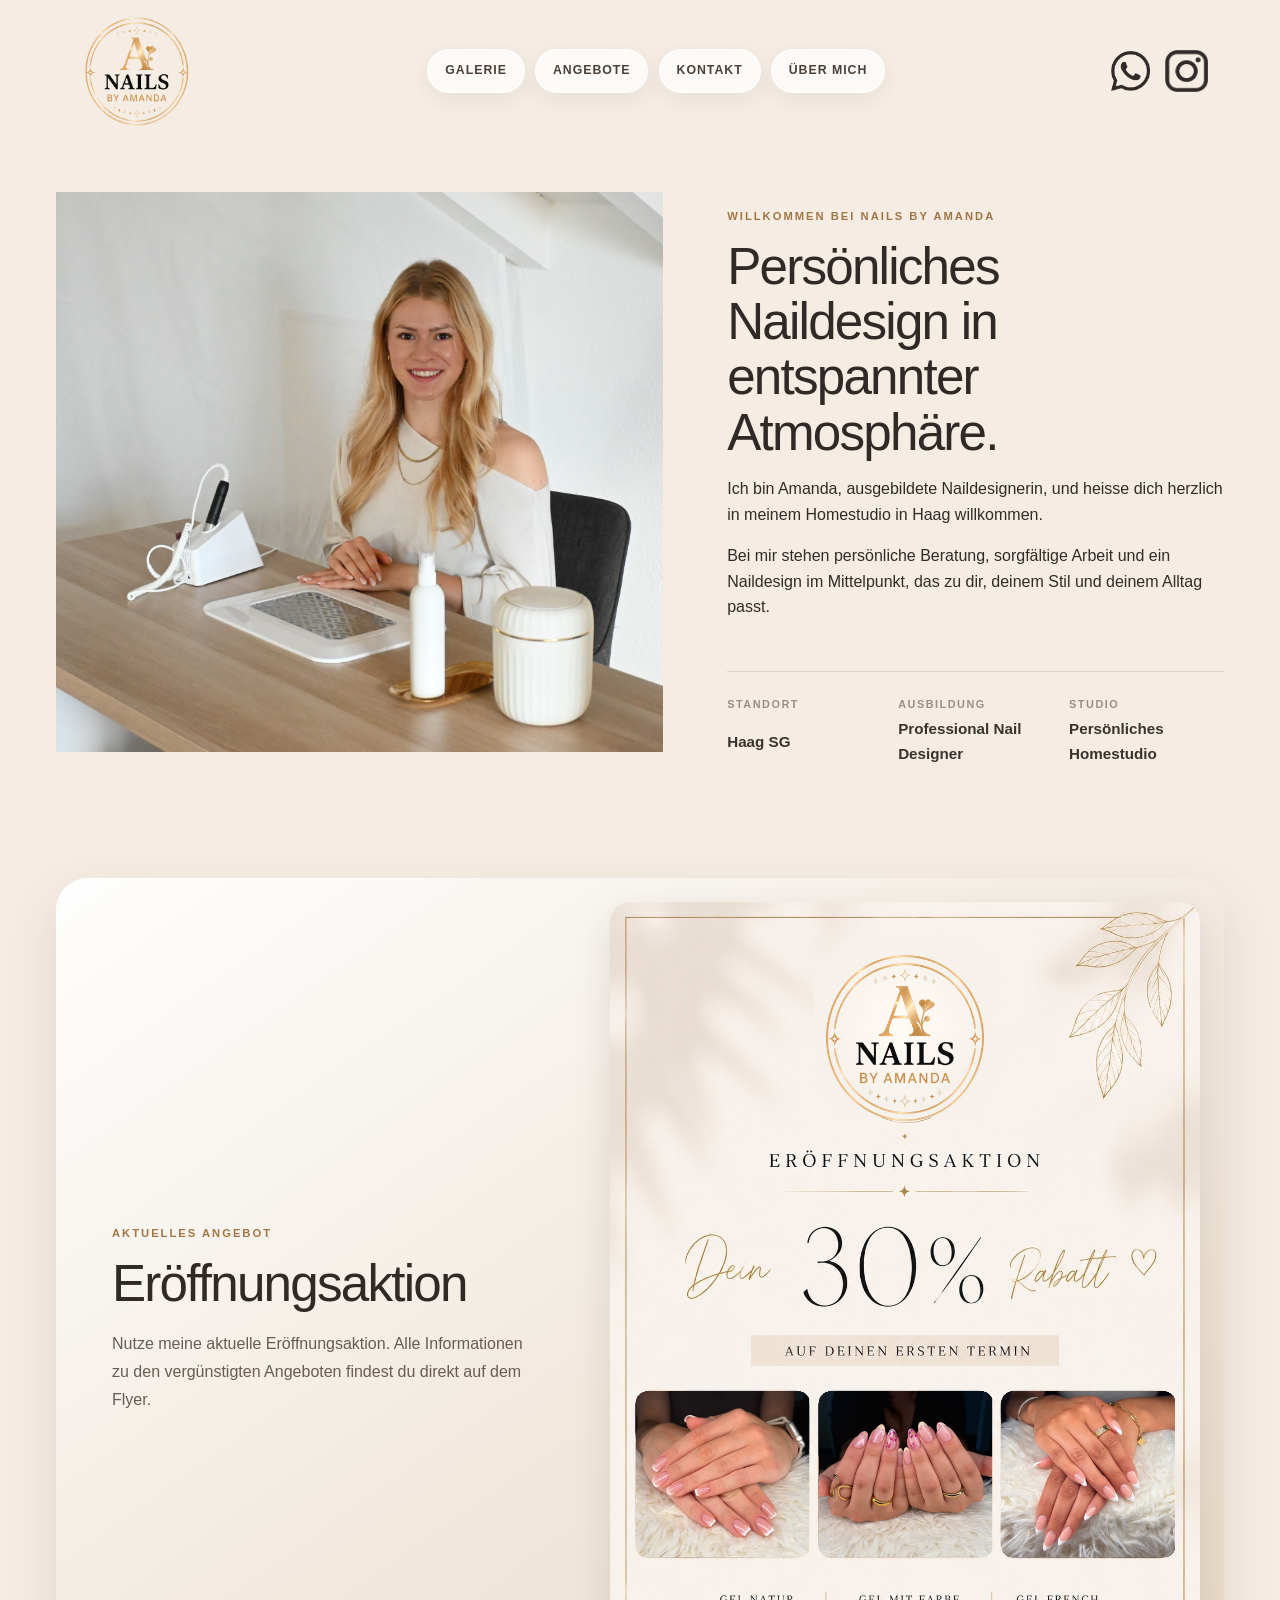
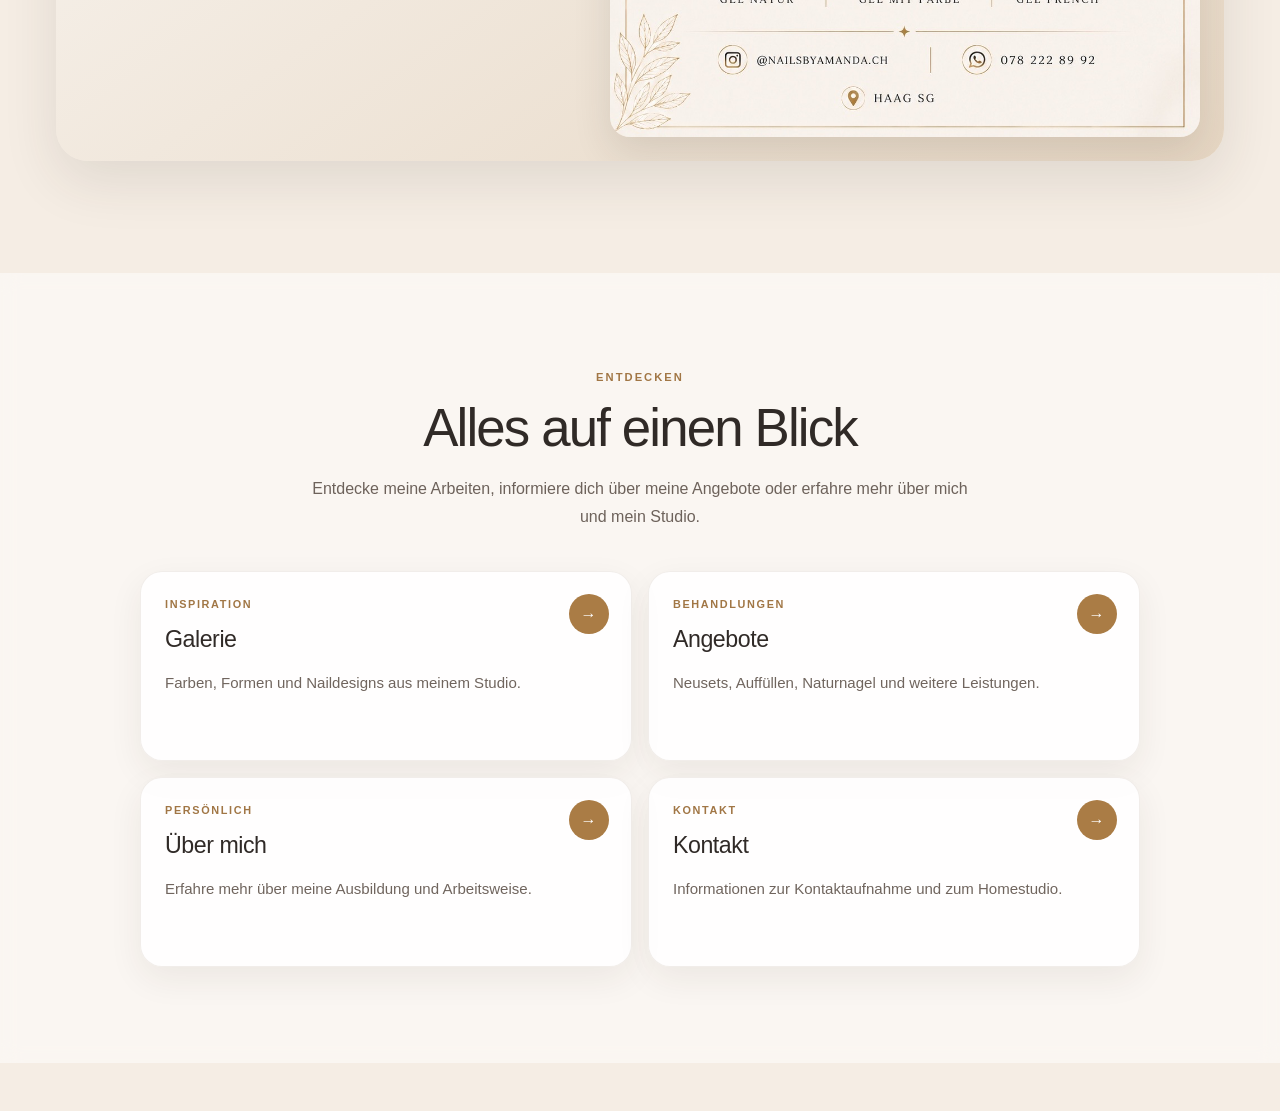
==== commit df9bfc99: "Add files via upload" ====
--- a/index.html
+++ b/index.html
@@ -18,7 +18,6 @@
 
     <link rel="stylesheet" href="style.css">
     <script src="menu.js" defer></script>
-
 </head>
 
 <body class="home-page">
@@ -118,9 +117,9 @@
 
     <main class="home-modern-page">
 
-        <!-- Grosses Querformat-Bild -->
+        <!-- Startbild und persönliche Vorstellung -->
         <section class="home-showcase">
-            <div class="container">
+            <div class="container home-showcase-grid">
 
                 <div class="home-showcase-frame">
 
@@ -135,14 +134,7 @@
 
                 </div>
 
-            </div>
-        </section>
-
-        <!-- Persönliche Vorstellung -->
-        <section class="home-welcome">
-            <div class="container home-welcome-grid">
-
-                <div class="home-welcome-heading">
+                <div class="home-welcome">
 
                     <p class="home-modern-label">
                         Willkommen bei Nails by Amanda
@@ -152,20 +144,21 @@
                         Persönliches Naildesign in entspannter Atmosphäre.
                     </h1>
 
-                </div>
-
-                <div class="home-welcome-text">
-
-                    <p>
-                        Ich bin Amanda, ausgebildete Naildesignerin, und heisse
-                        dich herzlich in meinem Homestudio in Haag willkommen.
-                    </p>
-
-                    <p>
-                        Bei mir stehen persönliche Beratung, sorgfältige Arbeit
-                        und ein Naildesign im Mittelpunkt, das zu dir, deinem
-                        Stil und deinem Alltag passt.
-                    </p>
+                    <div class="home-welcome-text">
+
+                        <p>
+                            Ich bin Amanda, ausgebildete Naildesignerin, und
+                            heisse dich herzlich in meinem Homestudio in Haag
+                            willkommen.
+                        </p>
+
+                        <p>
+                            Bei mir stehen persönliche Beratung, sorgfältige
+                            Arbeit und ein Naildesign im Mittelpunkt, das zu
+                            dir, deinem Stil und deinem Alltag passt.
+                        </p>
+
+                    </div>
 
                     <div class="home-studio-facts">
 
@@ -212,6 +205,7 @@
                             Informationen zu den vergünstigten Angeboten
                             findest du direkt auf dem Flyer.
                         </p>
+
                     </div>
 
                     <div class="home-promotion-image-wrap">
--- a/style.css
+++ b/style.css
@@ -3495,4 +3495,241 @@
     .header-action {
         gap: 0.65rem;
     }
+}
+
+
+/* ========================================
+   Startbild und Begrüssung
+======================================== */
+
+.home-showcase {
+    padding: 10rem 0 4.5rem;
+}
+
+.home-showcase-grid {
+    display: grid;
+    gap: 3rem;
+    align-items: center;
+}
+
+.home-showcase-frame {
+    width: 100%;
+    margin: 0;
+    overflow: hidden;
+    background: transparent;
+    border-radius: 28px;
+    box-shadow: 0 20px 50px rgba(48, 38, 31, 0.14);
+}
+
+.home-showcase-image {
+    display: block;
+    width: 100%;
+    height: auto;
+    object-fit: cover;
+}
+
+.home-welcome {
+    padding: 0;
+}
+
+.home-welcome h1 {
+    margin: 0;
+    color: #302a27;
+    font-size: clamp(2.2rem, 4vw, 3.5rem);
+    font-weight: 500;
+    line-height: 1.08;
+    letter-spacing: -0.04em;
+}
+
+.home-welcome > p:not(.home-modern-label) {
+    margin: 1.4rem 0 0;
+    color: #655b54;
+    line-height: 1.8;
+}
+
+
+/* Laptop und Desktop */
+
+@media (min-width: 860px) {
+    .home-showcase-grid {
+        grid-template-columns: minmax(0, 1.05fr) minmax(360px, 0.95fr);
+        gap: clamp(3rem, 6vw, 6rem);
+    }
+
+    .home-showcase-frame {
+        max-height: 560px;
+    }
+
+    .home-showcase-image {
+        width: 100%;
+        height: 560px;
+        object-fit: cover;
+    }
+}
+
+
+/* Handy */
+
+@media (max-width: 700px) {
+    .home-showcase {
+        padding: 8.5rem 0 3.5rem;
+    }
+
+    .home-showcase-grid {
+        gap: 3rem;
+    }
+
+    .home-showcase-frame {
+        width: 100vw;
+        margin-left: calc(50% - 50vw);
+        border-radius: 0;
+        box-shadow: none;
+    }
+
+    .home-showcase-image {
+        width: 100%;
+        height: auto;
+        border-radius: 0;
+        object-fit: contain;
+    }
+
+    .home-welcome {
+        padding-inline: 0;
+    }
+}
+
+
+/* Dünne, moderne Schrift für alle Titel */
+h1,
+h2,
+h3,
+h4 {
+    font-family: "Helvetica Neue", "Segoe UI", Arial, sans-serif !important;
+    font-weight: 300 !important;
+    font-style: normal;
+    letter-spacing: -0.035em;
+}
+
+/* Kleinere Titel in Karten und Angebotsboxen */
+.home-discover-card h3,
+.offer-card-heading h3,
+.pricing-section-header h2 {
+    font-weight: 400 !important;
+    letter-spacing: -0.02em;
+}
+
+
+/* Einheitliche dünne, moderne Schrift für alle Titel */
+h1,
+h2,
+h3,
+h4,
+.home-welcome h1,
+.home-promotion h2,
+.home-discover-heading h2,
+.home-discover-card h3,
+.gallery-modern-hero h1,
+.gallery-modern-contact h2,
+.contact-modern-hero h1,
+.contact-modern-information-heading h2,
+.contact-modern-studio-heading h2,
+.offers-hero h1,
+.offers-heading h2,
+.offer-card-heading h3,
+.offers-note h2,
+.offers-booking h2,
+.about-modern-hero h1,
+.about-modern-story-heading h2,
+.about-modern-section-heading h2,
+.qualification-modern-item h3,
+.pricing-section-header h2 {
+    font-family: "Helvetica Neue", "Segoe UI", Arial, sans-serif !important;
+    font-style: normal !important;
+    font-weight: 300 !important;
+    letter-spacing: -0.035em !important;
+    text-transform: none;
+}
+
+/* Kleine Titel etwas stärker für bessere Lesbarkeit */
+.home-discover-card h3,
+.offer-card-heading h3,
+.qualification-modern-item h3,
+.pricing-section-header h2 {
+    font-weight: 400 !important;
+    letter-spacing: -0.02em !important;
+}
+
+/* Startbild und Text auf Laptop */
+.home-showcase {
+    padding: 12rem 0 5rem;
+}
+
+.home-showcase-grid {
+    display: grid;
+    grid-template-columns: minmax(0, 1.1fr) minmax(360px, 0.9fr);
+    align-items: stretch;
+    gap: 4rem;
+}
+
+.home-showcase-frame {
+    width: 100%;
+    min-height: 540px;
+    margin: 0;
+    padding: 0;
+    overflow: hidden;
+
+    background: transparent;
+    border: 0;
+    border-radius: 0;
+    box-shadow: none;
+}
+
+.home-showcase-image {
+    display: block;
+    width: 100%;
+    height: 100%;
+    min-height: 540px;
+
+    object-fit: cover;
+    object-position: center;
+
+    border-radius: 0;
+}
+
+.home-welcome {
+    display: flex;
+    flex-direction: column;
+    justify-content: center;
+    padding: 1rem 0;
+}
+
+
+/* Handy: Bild über die gesamte Bildschirmbreite */
+@media (max-width: 700px) {
+    .home-showcase {
+        padding: 8.5rem 0 3.5rem;
+    }
+
+    .home-showcase-grid {
+        display: grid;
+        grid-template-columns: 1fr;
+        gap: 3rem;
+    }
+
+    .home-showcase-frame {
+        width: 100vw;
+        min-height: 0;
+        margin-left: calc(50% - 50vw);
+    }
+
+    .home-showcase-image {
+        width: 100%;
+        height: auto;
+        min-height: 0;
+        object-fit: contain;
+    }
+
+    .home-welcome {
+        padding: 0;
+    }
 }
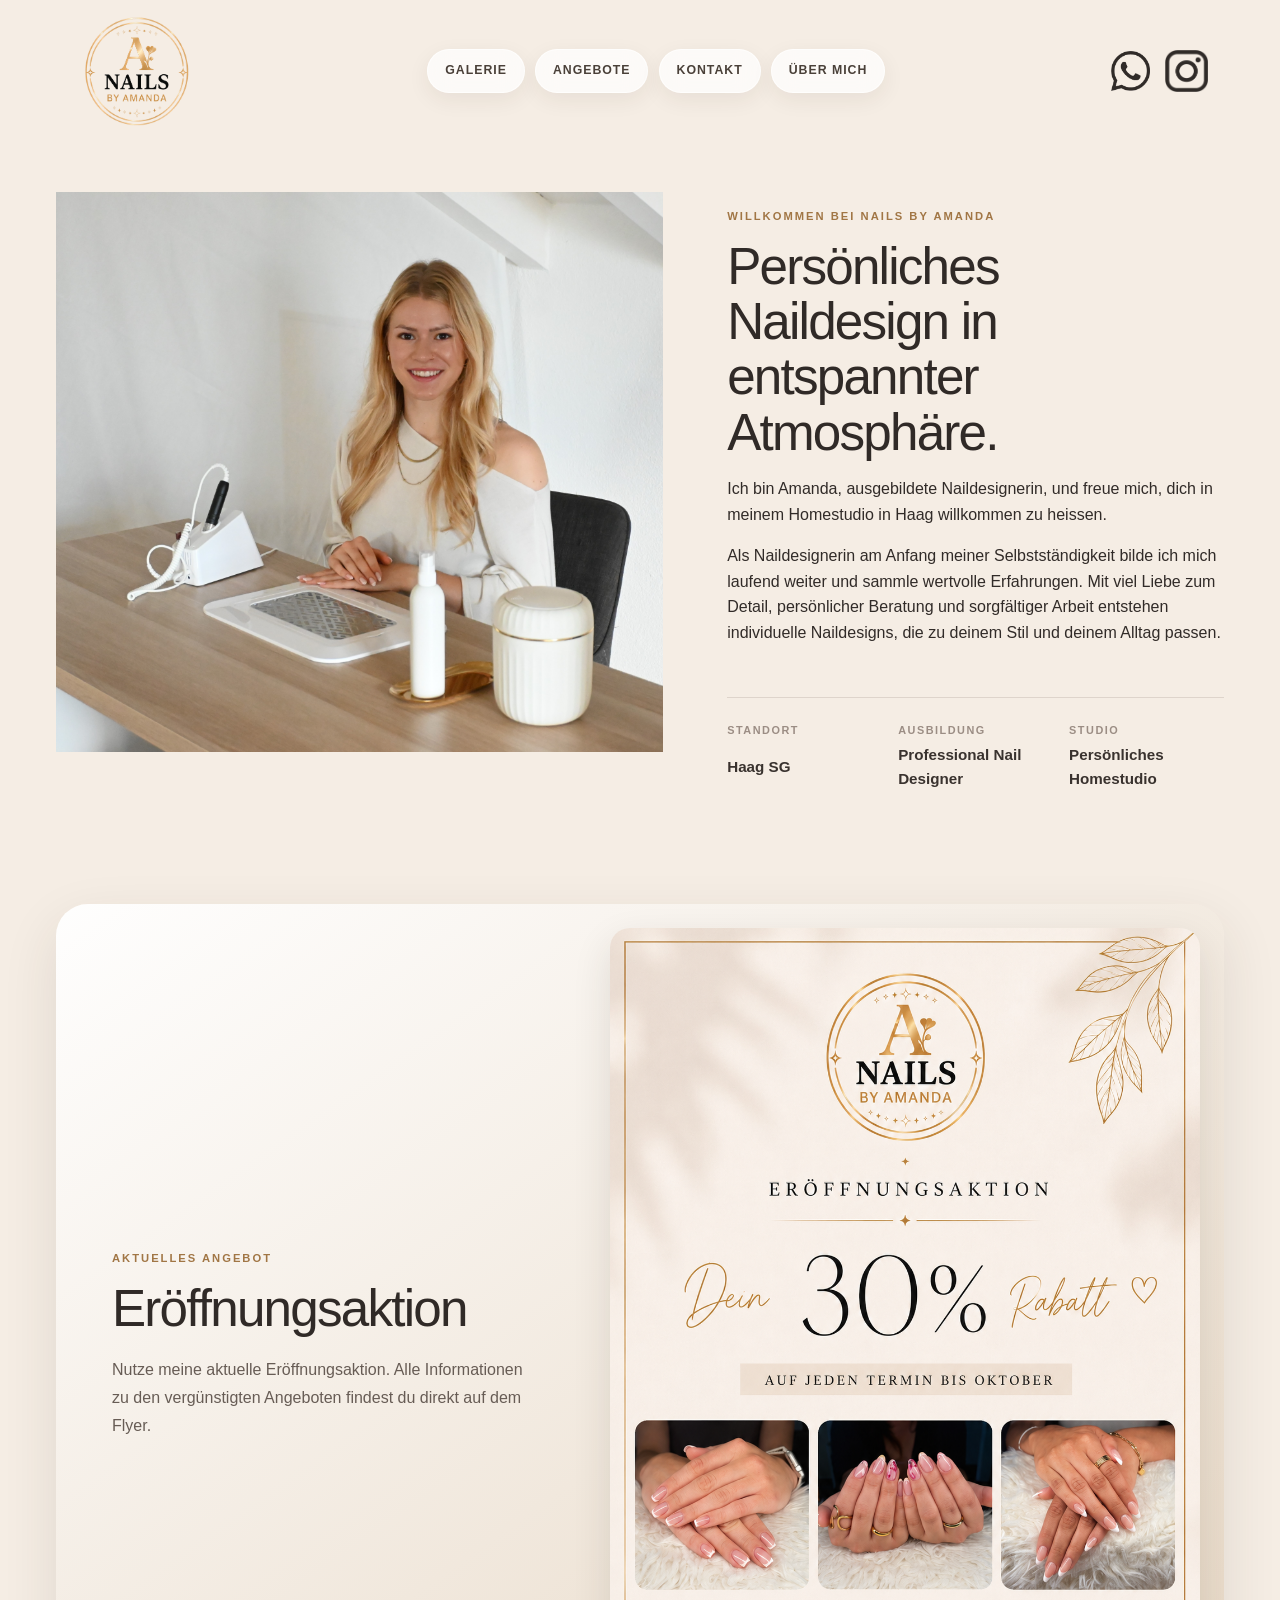
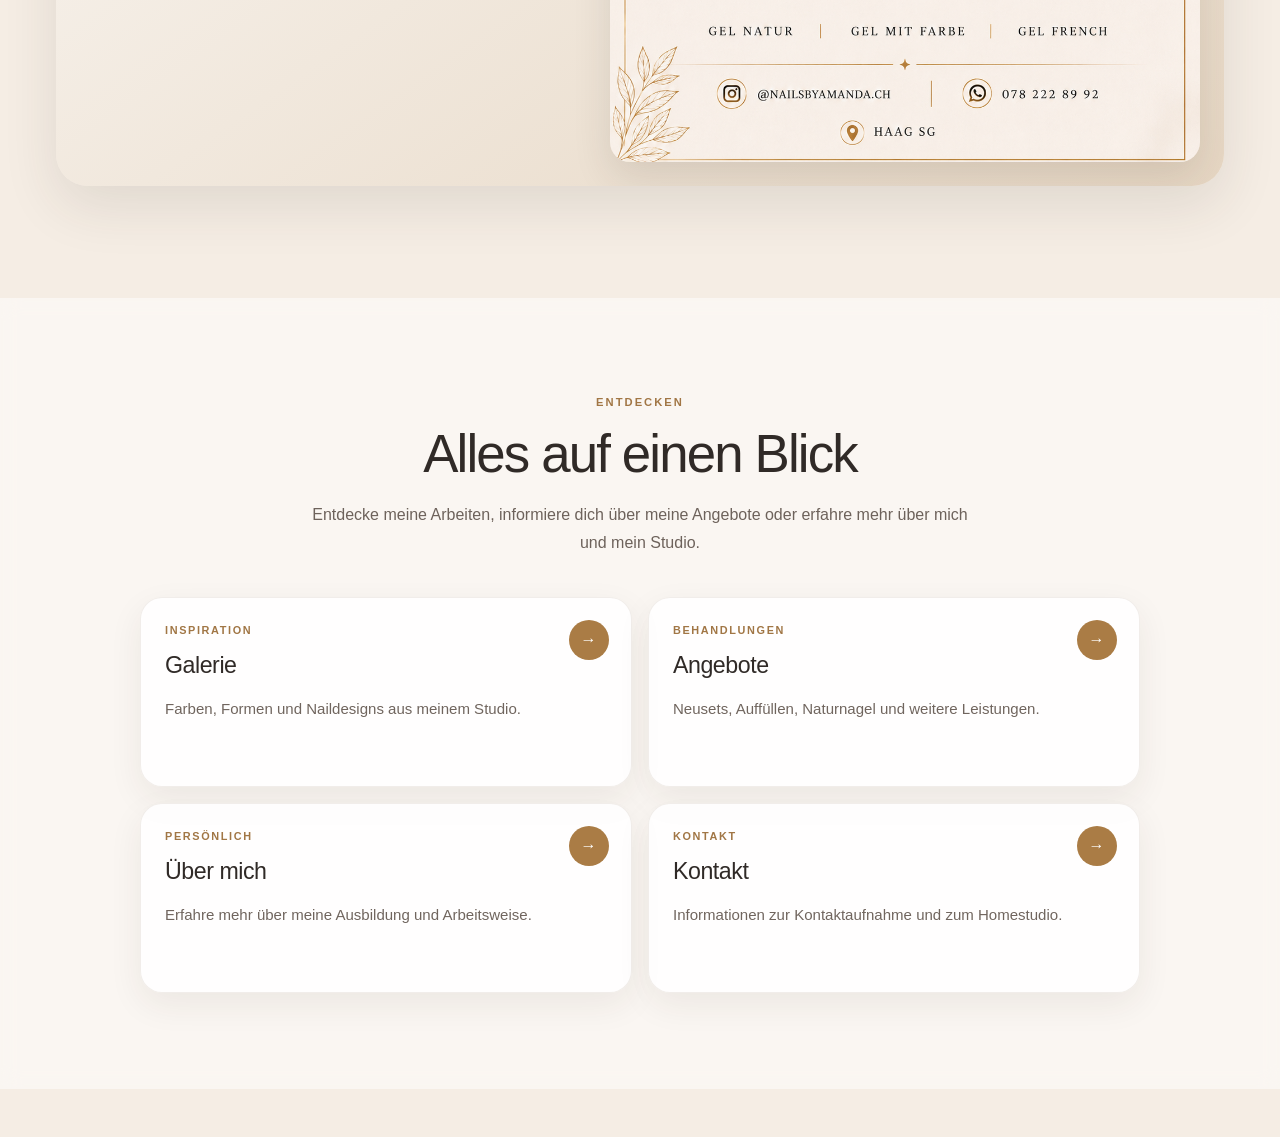
==== commit 11b721e5: "Add files via upload" ====
--- a/index.html
+++ b/index.html
@@ -147,15 +147,15 @@
                     <div class="home-welcome-text">
 
                         <p>
-                            Ich bin Amanda, ausgebildete Naildesignerin, und
-                            heisse dich herzlich in meinem Homestudio in Haag
-                            willkommen.
-                        </p>
-
-                        <p>
-                            Bei mir stehen persönliche Beratung, sorgfältige
-                            Arbeit und ein Naildesign im Mittelpunkt, das zu
-                            dir, deinem Stil und deinem Alltag passt.
+                            Ich bin Amanda, ausgebildete Naildesignerin, und freue mich,
+                            dich in meinem Homestudio in Haag willkommen zu heissen.
+                            
+                        </p>
+
+                        <p>
+                            Als Naildesignerin am Anfang meiner Selbstständigkeit bilde ich mich laufend weiter
+                            und sammle wertvolle Erfahrungen. Mit viel Liebe zum Detail, persönlicher Beratung und 
+                            sorgfältiger Arbeit entstehen individuelle Naildesigns, die zu deinem Stil und deinem Alltag passen.
                         </p>
 
                     </div>
@@ -211,7 +211,7 @@
                     <div class="home-promotion-image-wrap">
 
                         <img
-                            src="Bilder/Eröffnungsaktion_2026-06-27.png"
+                            src="Bilder/Eröffnungsaktion.png"
                             alt="Flyer zur Eröffnungsaktion"
                             class="home-promotion-image"
                             loading="lazy"
--- a/style.css
+++ b/style.css
@@ -3732,4 +3732,13 @@
     .home-welcome {
         padding: 0;
     }
+}
+
+.offer-card-note {
+    margin: 1.25rem 0 0;
+    padding-top: 1rem;
+    border-top: 1px solid rgba(80, 65, 55, 0.12);
+    color: #6f655f;
+    font-size: 0.88rem;
+    line-height: 1.65;
 }
